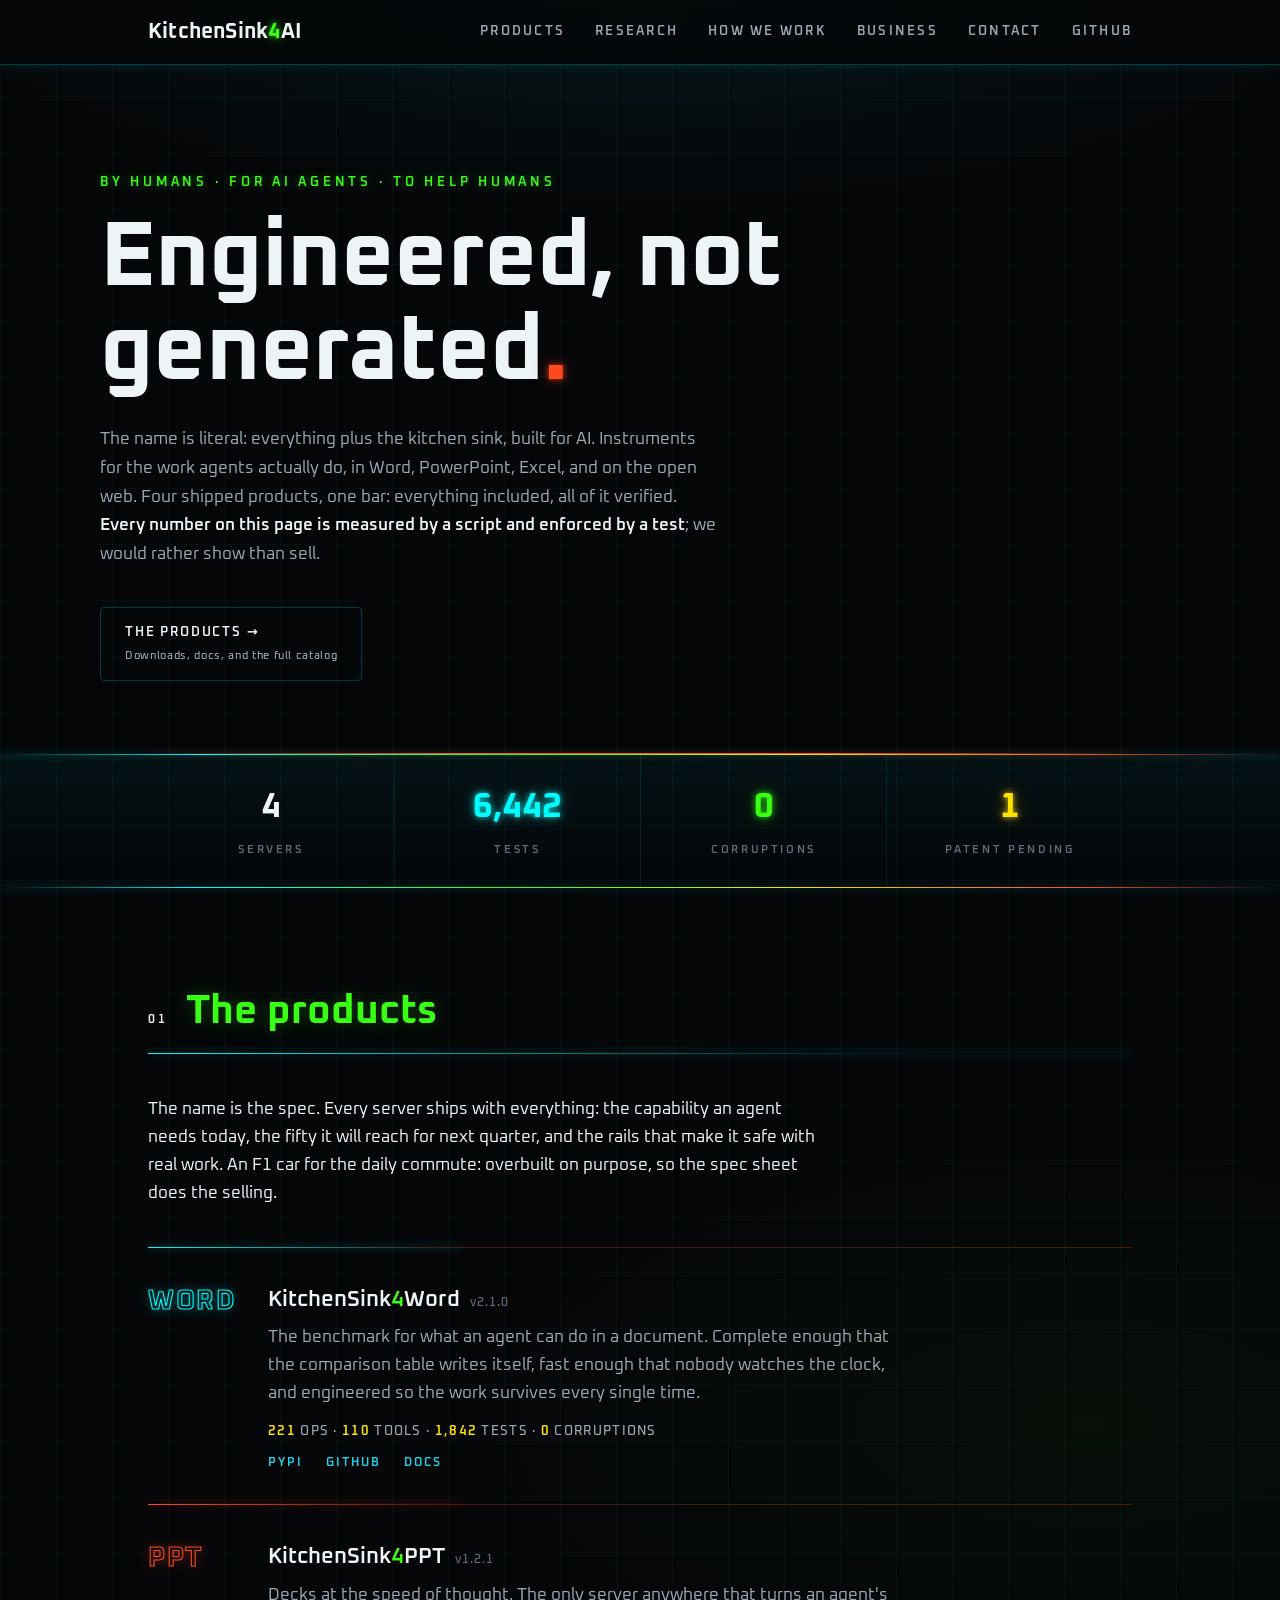
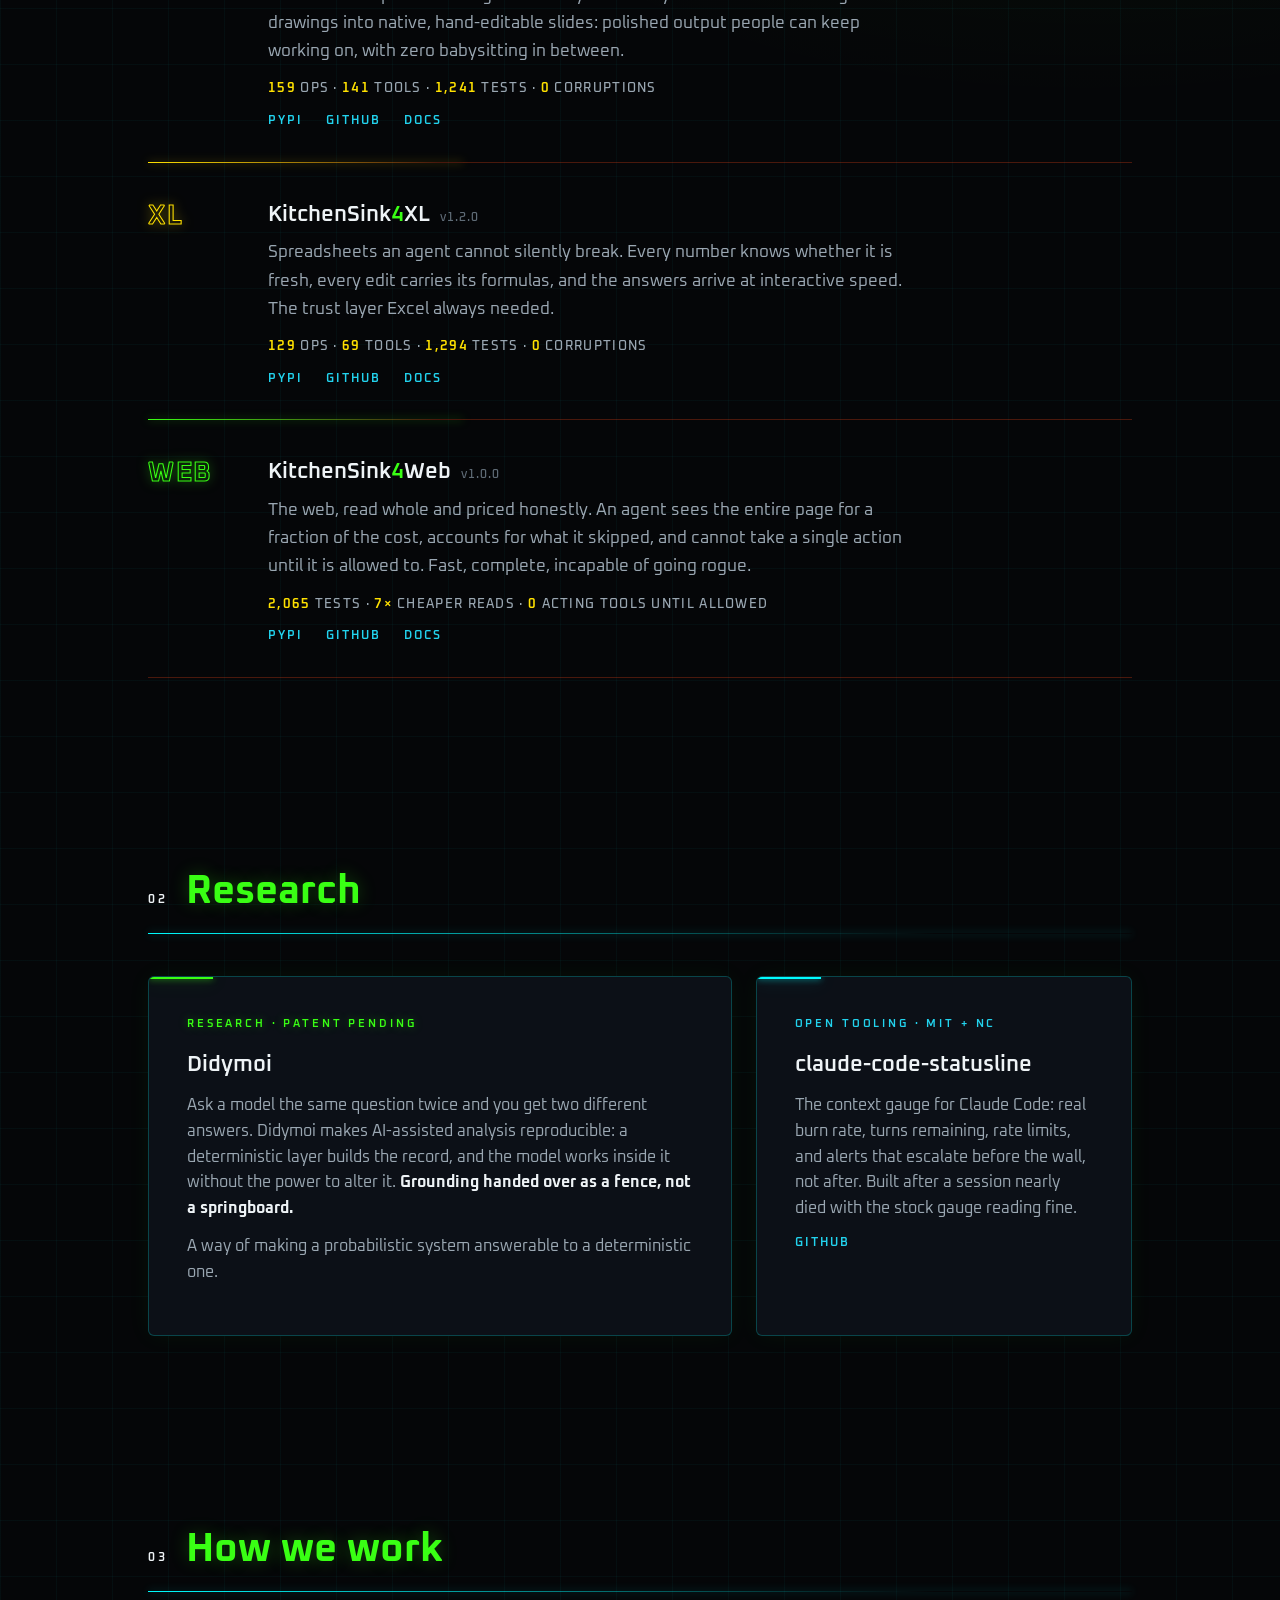
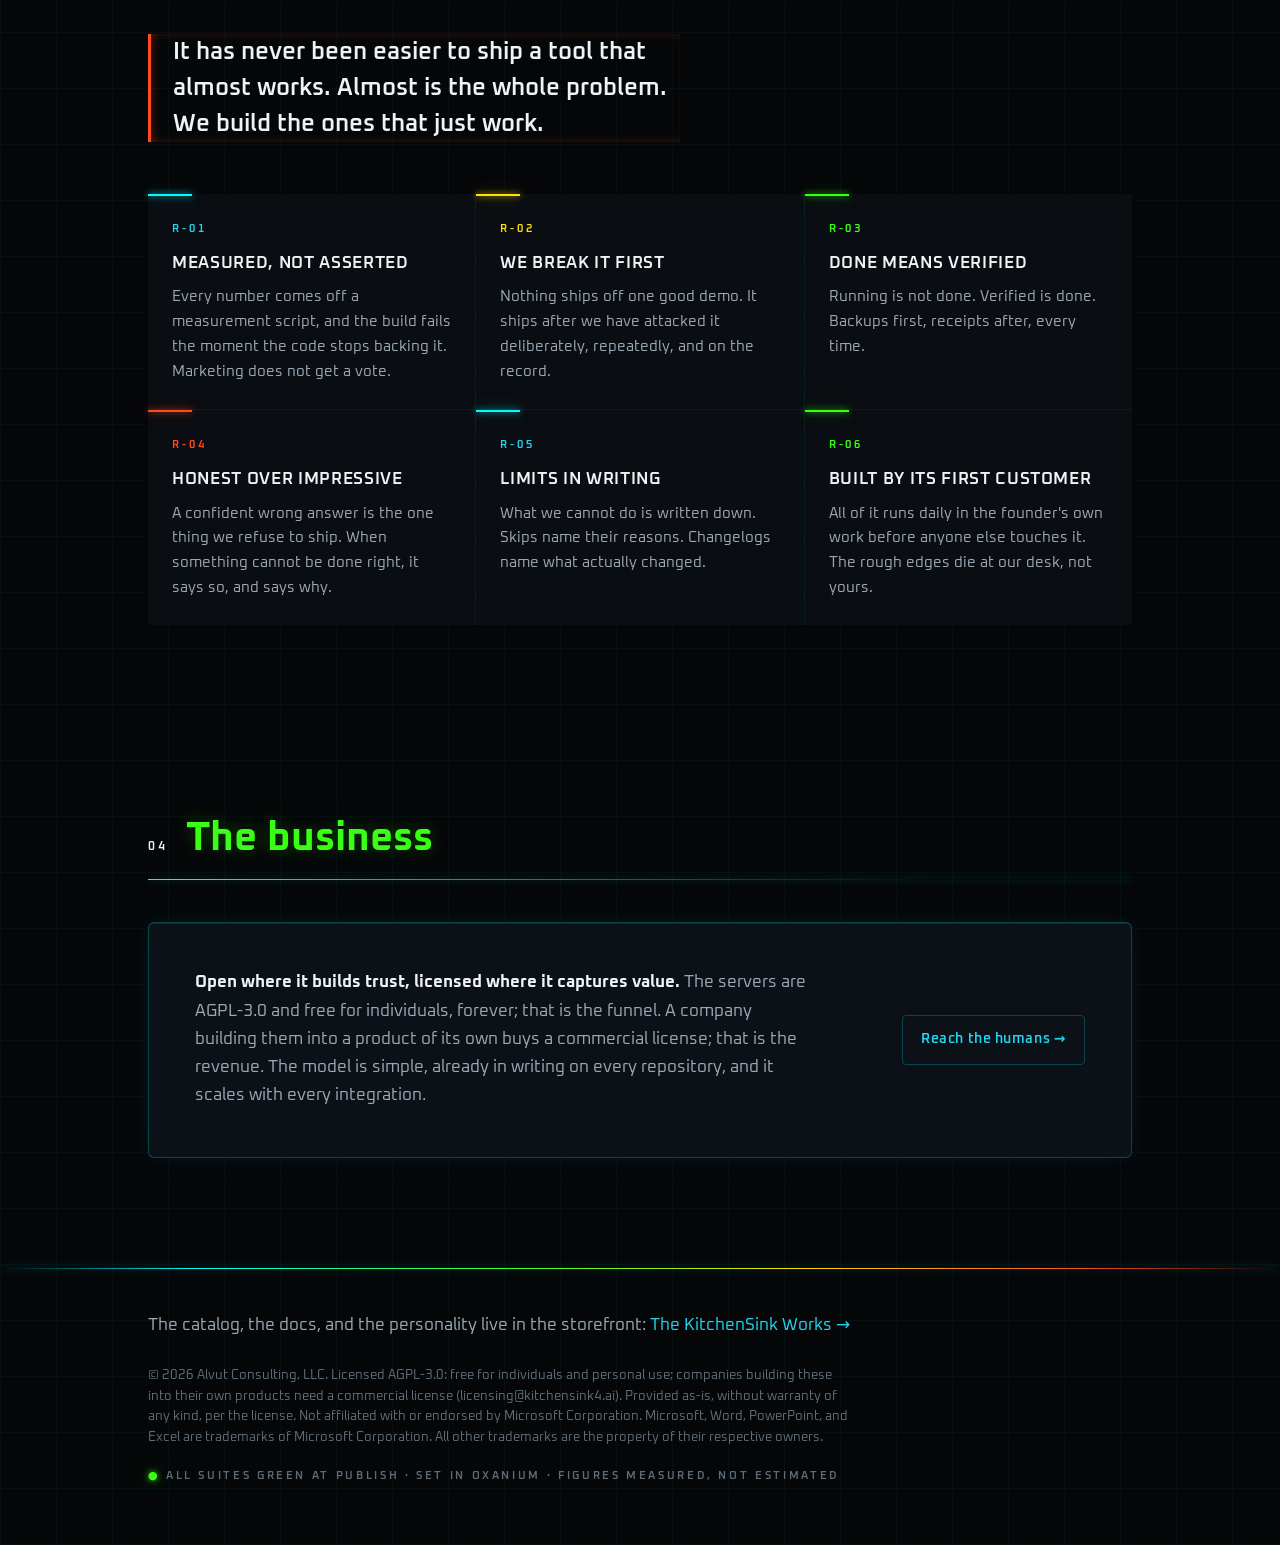
==== index.html @ 35c00a7f "Fix the phone-width masthead on the landing and contact pages The Contact nav link made the landing " ====
<!DOCTYPE html>
<html lang="en">
<head>
<meta charset="utf-8">
<meta name="viewport" content="width=device-width, initial-scale=1">
<title>KitchenSink4AI · Everything plus the kitchen sink, built for AI</title>
<meta name="description" content="KitchenSink4AI: everything plus the kitchen sink, built for AI. MCP servers for Word, PowerPoint, Excel, and the open web, patent-pending research in reproducible AI, and open tooling.">
<link rel="canonical" href="https://kitchensink4.ai/">
<meta property="og:type" content="website">
<meta property="og:url" content="https://kitchensink4.ai/">
<meta property="og:title" content="KitchenSink4AI · Engineered, not generated.">
<meta property="og:description" content="MCP servers for Word, PowerPoint, Excel, and the open web, patent-pending research in reproducible AI, and open tooling. Every figure measured by a script and enforced by a test.">
<meta name="twitter:card" content="summary">
<link rel="icon" href="data:image/svg+xml,%3Csvg xmlns='http://www.w3.org/2000/svg' viewBox='0 0 64 64'%3E%3Crect width='64' height='64' rx='12' fill='%230b0f14'/%3E%3Ctext x='32' y='44' font-family='Arial,sans-serif' font-size='30' font-weight='800' text-anchor='middle' fill='%2339FF14'%3EK4%3C/text%3E%3C/svg%3E">
<style>
/* ============ KitchenSink4 · the dark register, lasers on ============
   D21: NEON governs the mark and dark developer surfaces. This is the
   dark developer surface. Laser cyan and acid green carry the light;
   ember appears where something refuses. One face: Oxanium carries the entire page. */

@font-face { font-family:'Oxanium'; src:url('/fonts/oxanium-var.woff2') format('woff2');
  font-weight:200 800; font-display:swap; }

:root{
  --ground:#050608;
  --panel:#0a0d12;
  --panel-2:#0c1017;
  --hairline:rgba(0,252,254,.10);
  --hairline-2:rgba(0,252,254,.22);
  --ink:#eef3f6;
  --ink-soft:#9aa7b2;
  --ink-dim:#5f6b76;
  --cyan:#22D3EE;          /* readable accent: links, small text */
  --laser:#00FCFE;         /* hot cyan: lines and light only */
  --green:#39FF14;
  --ember:#FF4A1C;
  --volt:#FFE100;
  --glow-c:0 0 6px rgba(0,252,254,.8), 0 0 18px rgba(0,252,254,.35);
  --glow-g:0 0 6px rgba(57,255,20,.8), 0 0 18px rgba(57,255,20,.35);
  --glow-e:0 0 6px rgba(255,74,28,.8), 0 0 18px rgba(255,74,28,.35);
  --glow-v:0 0 6px rgba(255,225,0,.8), 0 0 18px rgba(255,225,0,.35);
  --ox:'Oxanium','Segoe UI',system-ui,sans-serif;
}
*{margin:0;padding:0;box-sizing:border-box}
html{scroll-behavior:smooth}
body{
  background:
    radial-gradient(1200px 500px at 50% -140px, rgba(0,252,254,.10), transparent 70%),
    radial-gradient(900px 400px at 85% 30%, rgba(57,255,20,.035), transparent 70%),
    repeating-linear-gradient(0deg, rgba(0,252,254,.035) 0 1px, transparent 1px 56px),
    repeating-linear-gradient(90deg, rgba(0,252,254,.035) 0 1px, transparent 1px 56px),
    var(--ground);
  color:var(--ink);
  font-family:var(--ox);
  font-weight:400;
  font-size:17px; line-height:1.66;
  -webkit-font-smoothing:antialiased;
}
::selection{background:rgba(57,255,20,.3)}
a{color:var(--cyan); text-decoration:none}
a:hover{color:var(--laser); text-decoration:underline; text-underline-offset:4px}
a:focus-visible{outline:2px solid var(--laser); outline-offset:3px; border-radius:2px}
.wrap{max-width:1080px; margin:0 auto; padding:0 clamp(20px,4vw,48px)}
.kicker{
  font-weight:600; font-size:12.5px;
  letter-spacing:.3em; text-transform:uppercase; color:var(--green);
  text-shadow:0 0 10px rgba(57,255,20,.4);
}

/* the brand face: display, labels, and numbers stay Oxanium */
.kicker, .wordmark, nav.top a, .hero h1, .btn-shop,
.stat .n, .stat .l, .sec-head h2, .sec-head .no,
.aisle-letter, .product h3, .figures, .p-links a,
.receipt .rn, .receipt h4, .r-tag, .r-card h3,
.colophon{ font-family:var(--ox); }

/* laser rules */
.laser-h{
  height:1px; border:none;
  background:linear-gradient(90deg, transparent, var(--laser) 15%, var(--green) 40%, var(--volt) 62%, var(--ember) 85%, transparent);
  box-shadow:0 0 8px rgba(0,252,254,.55), 0 0 22px rgba(0,252,254,.2);
}

/* ---------- masthead ---------- */
header.mast{
  border-bottom:1px solid var(--hairline-2);
  box-shadow:0 1px 12px rgba(0,252,254,.12);
  background:rgba(5,6,8,.85); backdrop-filter:blur(8px);
  position:sticky; top:0; z-index:10;
}
.mast-in{display:flex; align-items:center; justify-content:space-between; height:64px}
.wordmark{
  font-weight:700; font-size:21px; letter-spacing:.01em;
  color:var(--ink); text-decoration:none !important;
}
.wordmark .four{color:var(--green); text-shadow:var(--glow-g)}
nav.top{display:flex; gap:clamp(14px,2.5vw,30px)}
nav.top a{
  font-weight:600; font-size:12.5px; letter-spacing:.18em;
  text-transform:uppercase; color:var(--ink-soft);
}
nav.top a:hover{color:var(--laser); text-decoration:none; text-shadow:var(--glow-c)}
/* the secondary links drop before the bar runs out of room: at 640 the six
   items wrap into the wordmark, so they leave at 860 instead */
@media (max-width:860px){ nav.top a.hide-sm{display:none} }
/* six nav items minus the three that hide still outruns a phone masthead, so
   the bar scales down rather than pushing the page sideways */
@media (max-width:560px){
  .wordmark{font-size:18px}
  nav.top{gap:clamp(10px,3vw,14px)}
  nav.top a{font-size:11px; letter-spacing:.1em}
}
@media (max-width:380px){
  .wrap{padding:0 14px}
  nav.top{gap:8px}
  nav.top a{font-size:10.5px; letter-spacing:.05em}
}

/* ---------- hero ---------- */
.hero{padding:clamp(72px,12vh,140px) 0 clamp(50px,8vh,92px); position:relative}
.hero h1{
  font-weight:700;
  font-size:clamp(44px,7.6vw,92px); line-height:1.02; letter-spacing:-.01em;
  margin:18px 0 26px; max-width:14ch;
}
.hero h1 .dot{color:var(--ember); text-shadow:var(--glow-e)}
.hero .sub{max-width:62ch; color:var(--ink-soft); font-weight:400; font-size:clamp(16px,1.35vw,19px)}
.hero .sub b{color:var(--ink); font-weight:600}
.cta-row{display:flex; flex-wrap:wrap; gap:16px; align-items:center; margin-top:38px}
.btn-shop{
  font-weight:600; font-size:13px; letter-spacing:.14em; text-transform:uppercase;
  color:var(--ink); border:1px solid var(--hairline-2); border-radius:4px;
  padding:13px 20px; transition:border-color .18s, color .18s, box-shadow .18s;
}
.btn-shop:hover{border-color:var(--laser); color:var(--laser); text-decoration:none; box-shadow:var(--glow-c), inset 0 0 14px rgba(0,252,254,.1)}
.btn-cat{display:inline-flex; flex-direction:column; align-items:flex-start; gap:4px; text-align:left; padding:14px 24px}
.btn-cat .bs{font-family:var(--ox); font-weight:500; font-size:11px; letter-spacing:.06em; text-transform:none; color:var(--ink-soft)}
.btn-cat:hover .bs{color:var(--cyan)}

/* family strip */
.strip{position:relative; background:linear-gradient(180deg, rgba(0,252,254,.05), transparent)}
.strip:before,.strip:after{
  content:""; display:block; height:1px;
  background:linear-gradient(90deg, transparent, var(--laser) 15%, var(--green) 40%, var(--volt) 62%, var(--ember) 85%, transparent);
  box-shadow:0 0 8px rgba(0,252,254,.55);
}
.strip-in{display:grid; grid-template-columns:repeat(4,1fr)}
.stat{padding:24px 8px; text-align:center; border-left:1px solid var(--hairline)}
.stat:first-child{border-left:none}
.stat .n{
  font-weight:700; font-size:clamp(22px,3vw,34px);
  font-variant-numeric:tabular-nums; display:block; color:var(--ink);
}
.stat .l{font-weight:600; font-size:11px; letter-spacing:.24em; text-transform:uppercase; color:var(--ink-dim)}
.stat .hot{color:var(--laser); text-shadow:var(--glow-c)}
.stat .ok{color:var(--green); text-shadow:var(--glow-g)}
@media (max-width:640px){ .strip-in{grid-template-columns:repeat(2,1fr)} .stat:nth-child(3){border-left:none} }

/* ---------- sections ---------- */
section{padding:clamp(64px,10vh,110px) 0}
.sec-head{display:flex; align-items:baseline; gap:18px; margin-bottom:8px}
.sec-head h2{font-weight:700; font-size:clamp(26px,3.4vw,40px); color:var(--green); text-shadow:0 0 18px rgba(57,255,20,.28)}
.sec-head .no{
  font-weight:600; font-size:12px; letter-spacing:.26em; color:var(--ink);
}
.sec-rule{
  height:1px; border:none; margin:0 0 42px;
  background:linear-gradient(90deg, var(--laser), transparent 80%);
  box-shadow:0 0 8px rgba(0,252,254,.45);
}

/* products */
.product{
  display:grid; grid-template-columns:96px 1fr; gap:0 24px;
  border-top:1px solid rgba(255,74,28,.28);
  padding:34px 0 30px; position:relative;
  transition:background .18s;
}
.product:last-of-type{border-bottom:1px solid rgba(255,74,28,.28)}
.product{--sign:var(--laser); --signglow:rgba(0,252,254,.6)}
.product.p{--sign:var(--ember); --signglow:rgba(255,74,28,.6)}
.product.x{--sign:var(--volt); --signglow:rgba(255,225,0,.6)}
.product.g{--sign:var(--green); --signglow:rgba(57,255,20,.6)}
.product:before{
  content:""; position:absolute; left:0; top:-1px; height:1px; width:32%;
  background:linear-gradient(90deg, var(--sign), transparent 92%);
  box-shadow:0 0 8px var(--signglow);
}
.aisle-letter{
  font-weight:700; font-size:27px; line-height:1; letter-spacing:.06em;
  padding-top:6px;
  color:transparent; -webkit-text-stroke:1.1px var(--sign);
  filter:drop-shadow(0 0 6px var(--signglow));
  user-select:none;
}
.product h3{font-weight:600; font-size:22px; margin-bottom:6px}
.product h3 .four{color:var(--green)}
.product h3 .ver{
  font-weight:500; font-size:12px;
  color:var(--ink-dim); margin-left:10px; letter-spacing:.08em;
}
.product p{color:var(--ink-soft); max-width:64ch; margin-bottom:12px}
.figures{
  font-weight:500; font-size:13px; letter-spacing:.1em;
  color:var(--ink-dim); font-variant-numeric:tabular-nums;
  margin-bottom:12px; text-transform:uppercase;
}
.figures b{color:var(--volt); font-weight:600}
.product .stretch, .r-card .stretch{position:absolute; inset:0; z-index:1}
.p-links{display:flex; gap:22px; position:relative; z-index:2}
.p-links a{font-weight:600; font-size:12px; letter-spacing:.18em; text-transform:uppercase}
@media (max-width:640px){
  .product{grid-template-columns:1fr}
  .aisle-letter{font-size:22px; margin-bottom:8px; padding-top:0}
}

/* research */
.research-grid{display:grid; grid-template-columns:1.55fr 1fr; gap:24px}
.r-card{
  border:1px solid var(--hairline-2); border-radius:6px; background:var(--panel-2);
  padding:clamp(24px,3vw,38px); position:relative; overflow:hidden;
  box-shadow:0 0 24px rgba(57,255,20,.05);
}
.r-card:before{
  content:""; position:absolute; top:0; left:0; height:2px; width:64px;
  background:var(--green); box-shadow:var(--glow-g);
}
.r-card.tool:before{background:var(--laser); box-shadow:var(--glow-c)}
.r-tag{
  font-weight:600; font-size:11px; letter-spacing:.26em; text-transform:uppercase;
  color:var(--green); text-shadow:0 0 10px rgba(57,255,20,.35);
  display:block; margin-bottom:14px;
}
.r-card.tool .r-tag{color:var(--cyan); text-shadow:none}
.r-card h3{font-weight:600; font-size:22px; margin-bottom:10px}
.r-card p{color:var(--ink-soft); font-size:15.5px; margin-bottom:12px}
.r-card p b{color:var(--ink)}
.r-card .figures{margin-bottom:0}
@media (max-width:860px){ .research-grid{grid-template-columns:1fr} }

/* engineering */
.manifesto{
  font-size:clamp(19px,2vw,24px); line-height:1.5;
  max-width:38ch; color:var(--ink); font-weight:600;
  border-left:3px solid var(--ember);
  box-shadow:inset 3px 0 14px -6px rgba(255,74,28,.55);
  padding-left:22px;
  margin-bottom:52px;
}
.receipts{display:grid; grid-template-columns:repeat(auto-fit,minmax(300px,1fr)); gap:1px; background:var(--hairline)}
.receipt{background:var(--panel); padding:26px 24px 24px; position:relative}
.receipt:before{
  content:""; position:absolute; top:0; left:0; right:auto; height:2px; width:44px;
  background:var(--laser); box-shadow:var(--glow-c);
}
.receipt.refusal:before{background:var(--ember); box-shadow:var(--glow-e)}
.receipt.maker:before{background:var(--green); box-shadow:var(--glow-g)}
.receipt.volt:before{background:var(--volt); box-shadow:var(--glow-v)}
.receipt.volt .rn{color:var(--volt)}
.receipt.gg:before{background:var(--green); box-shadow:var(--glow-g)}
.receipt.gg .rn{color:var(--green)}
.receipt .rn{
  font-weight:600; font-size:11px; letter-spacing:.26em; color:var(--cyan);
  display:block; margin-bottom:12px;
}
.receipt.refusal .rn{color:var(--ember)}
.receipt.maker .rn{color:var(--green)}
.receipt h4{
  font-weight:600; font-size:16.5px; letter-spacing:.04em;
  text-transform:uppercase; margin-bottom:8px;
}
.receipt p{font-size:15px; font-weight:400; color:var(--ink-soft)}

/* licensing */
.license-band{
  border:1px solid var(--hairline-2); border-radius:6px;
  background:var(--panel-2); padding:clamp(28px,4vw,46px);
  display:grid; grid-template-columns:1fr auto; gap:24px; align-items:center;
  box-shadow:0 0 24px rgba(0,252,254,.07), inset 0 1px 0 rgba(0,252,254,.12);
}
.license-band p{color:var(--ink-soft); max-width:62ch}
.license-band p b{color:var(--ink)}
.license-mail{
  font-family:var(--ox); font-weight:600; font-size:14px; letter-spacing:.04em; white-space:nowrap;
  border:1px solid var(--hairline-2); border-radius:4px; padding:12px 18px;
}
.license-mail:hover{border-color:var(--volt); color:var(--volt); text-decoration:none; box-shadow:var(--glow-v)}
@media (max-width:760px){ .license-band{grid-template-columns:1fr} }

/* footer */
footer{padding:44px 0 60px; margin-top:20px; position:relative}
footer:before{
  content:""; display:block; position:absolute; top:0; left:0; right:0; height:1px;
  background:linear-gradient(90deg, transparent, var(--laser) 15%, var(--green) 40%, var(--volt) 62%, var(--ember) 85%, transparent);
  box-shadow:0 0 8px rgba(0,252,254,.45);
}
.foot-shop{color:var(--ink-soft); margin-bottom:26px}
.f-legal{font-size:12.5px; font-weight:400; color:var(--ink-dim); max-width:88ch; margin-bottom:18px}
.colophon{
  font-weight:600; font-size:11px; letter-spacing:.24em;
  text-transform:uppercase; color:var(--ink-dim);
}
.colophon .led{color:var(--green); text-shadow:var(--glow-g)}

/* reveal */
.rev{opacity:0; transform:translateY(14px); animation:rise .7s cubic-bezier(.2,.7,.2,1) forwards}
.d1{animation-delay:.05s}.d2{animation-delay:.15s}.d3{animation-delay:.25s}.d4{animation-delay:.38s}
@keyframes rise{to{opacity:1; transform:none}}
@media (prefers-reduced-motion: reduce){
  .rev{opacity:1; transform:none; animation:none}
  html{scroll-behavior:auto}
}
</style>
</head>
<body>

<header class="mast">
  <div class="wrap mast-in">
    <a class="wordmark" href="/">KitchenSink<span class="four">4</span>AI</a>
    <nav class="top" aria-label="Site">
      <a href="/products/">Products</a>
      <a href="#research" class="hide-sm">Research</a>
      <a href="#engineering" class="hide-sm">How we work</a>
      <a href="#licensing" class="hide-sm">Business</a>
      <a href="/contact/">Contact</a>
      <a href="https://github.com/KitchenSink4AI">GitHub</a>
    </nav>
  </div>
</header>

<main>
  <div class="wrap hero">
    <p class="kicker rev d1">By humans · For AI agents · To help humans</p>
    <h1 class="rev d2">Engineered, not generated<span class="dot">.</span></h1>
    <p class="sub rev d3">The name is literal: everything plus the kitchen sink,
    built for AI. Instruments for the work agents actually do, in Word, PowerPoint,
    Excel, and on the open web. Four shipped products, one bar: everything included,
    all of it verified. <b>Every number on this page is measured by a script and
    enforced by a test</b>; we would rather show than sell.</p>
    <div class="cta-row rev d4">
      <a class="btn-shop btn-cat" href="/products/"><span>The products →</span>
      <span class="bs">Downloads, docs, and the full catalog</span></a>
    </div>
  </div>

  <div class="wrap"><hr class="laser-h" style="background:linear-gradient(90deg, transparent, var(--ember) 30%, var(--ember) 70%, transparent); box-shadow:0 0 8px rgba(255,74,28,.5), 0 0 20px rgba(255,74,28,.2)"></div>

  <div class="strip" role="group" aria-label="Family figures">
    <div class="wrap strip-in">
      <div class="stat"><span class="n">4</span><span class="l">Servers</span></div>
      <div class="stat"><span class="n hot">6,442</span><span class="l">Tests</span></div>
      <div class="stat"><span class="n ok">0</span><span class="l">Corruptions</span></div>
      <div class="stat"><span class="n" style="color:var(--volt); text-shadow:var(--glow-v)">1</span><span class="l">Patent pending</span></div>
    </div>
  </div>

  <section id="products">
    <div class="wrap">
      <div class="sec-head"><span class="no">01</span><h2>The products</h2></div>
      <hr class="sec-rule">
      <p class="sub" style="max-width:68ch; margin-bottom:38px">The name is the spec.
      Every server ships with everything: the capability an agent needs today, the
      fifty it will reach for next quarter, and the rails that make it safe with real
      work. An F1 car for the daily commute: overbuilt on purpose, so the spec sheet
      does the selling.</p>

      <article class="product w"><a class="stretch" href="https://kitchensink4.ai/KitchenSink4Word/" aria-label="KitchenSink4Word"></a>
        <span class="aisle-letter" aria-hidden="true">WORD</span>
        <div>
          <h3>KitchenSink<span class="four">4</span>Word<span class="ver">v2.1.0</span></h3>
          <p>The benchmark for what an agent can do in a document. Complete enough
          that the comparison table writes itself, fast enough that nobody watches the
          clock, and engineered so the work survives every single time.</p>
          <p class="figures"><b>221</b> ops · <b>110</b> tools · <b>1,842</b> tests · <b>0</b> corruptions</p>
          <div class="p-links">
            <a href="https://pypi.org/project/kitchensink4word/">PyPI</a>
            <a href="https://github.com/KitchenSink4AI/KitchenSink4Word">GitHub</a>
            <a href="https://kitchensink4.ai/KitchenSink4Word/">Docs</a>
          </div>
        </div>
      </article>

      <article class="product p"><a class="stretch" href="https://kitchensink4.ai/KitchenSink4PPT/" aria-label="KitchenSink4PPT"></a>
        <span class="aisle-letter" aria-hidden="true">PPT</span>
        <div>
          <h3>KitchenSink<span class="four">4</span>PPT<span class="ver">v1.2.1</span></h3>
          <p>Decks at the speed of thought. The only server anywhere that turns an
          agent's drawings into native, hand-editable slides: polished output people
          can keep working on, with zero babysitting in between.</p>
          <p class="figures"><b>159</b> ops · <b>141</b> tools · <b>1,241</b> tests · <b>0</b> corruptions</p>
          <div class="p-links">
            <a href="https://pypi.org/project/kitchensink4ppt/">PyPI</a>
            <a href="https://github.com/KitchenSink4AI/KitchenSink4PPT">GitHub</a>
            <a href="https://kitchensink4.ai/KitchenSink4PPT/">Docs</a>
          </div>
        </div>
      </article>

      <article class="product x"><a class="stretch" href="https://kitchensink4.ai/KitchenSink4XL/" aria-label="KitchenSink4XL"></a>
        <span class="aisle-letter" aria-hidden="true">XL</span>
        <div>
          <h3>KitchenSink<span class="four">4</span>XL<span class="ver">v1.2.0</span></h3>
          <p>Spreadsheets an agent cannot silently break. Every number knows whether
          it is fresh, every edit carries its formulas, and the answers arrive at
          interactive speed. The trust layer Excel always needed.</p>
          <p class="figures"><b>129</b> ops · <b>69</b> tools · <b>1,294</b> tests · <b>0</b> corruptions</p>
          <div class="p-links">
            <a href="https://pypi.org/project/kitchensink4xl/">PyPI</a>
            <a href="https://github.com/KitchenSink4AI/KitchenSink4XL">GitHub</a>
            <a href="https://kitchensink4.ai/KitchenSink4XL/">Docs</a>
          </div>
        </div>
      </article>

      <article class="product g"><a class="stretch" href="https://kitchensink4.ai/KitchenSink4Web/" aria-label="KitchenSink4Web"></a>
        <span class="aisle-letter" aria-hidden="true">WEB</span>
        <div>
          <h3>KitchenSink<span class="four">4</span>Web<span class="ver">v1.0.0</span></h3>
          <p>The web, read whole and priced honestly. An agent sees the entire page
          for a fraction of the cost, accounts for what it skipped, and cannot take a
          single action until it is allowed to. Fast, complete, incapable of going
          rogue.</p>
          <p class="figures"><b>2,065</b> tests · <b>7×</b> cheaper reads · <b>0</b> acting tools until allowed</p>
          <div class="p-links">
            <a href="https://pypi.org/project/kitchensink4web/">PyPI</a>
            <a href="https://github.com/KitchenSink4AI/KitchenSink4Web">GitHub</a>
            <a href="https://kitchensink4.ai/KitchenSink4Web/">Docs</a>
          </div>
        </div>
      </article>
    </div>
  </section>

  <section id="research">
    <div class="wrap">
      <div class="sec-head"><span class="no">02</span><h2>Research</h2></div>
      <hr class="sec-rule">
      <div class="research-grid">
        <div class="r-card">
          <span class="r-tag">Research · Patent pending</span>
          <h3>Didymoi</h3>
          <p>Ask a model the same question twice and you get two different answers.
          Didymoi makes AI-assisted analysis reproducible: a deterministic layer builds
          the record, and the model works inside it without the power to alter it.
          <b>Grounding handed over as a fence, not a springboard.</b></p>
          <p>A way of making a probabilistic system answerable to a deterministic
          one.</p>
        </div>
        <div class="r-card tool"><a class="stretch" href="https://github.com/KitchenSink4AI/claude-code-statusline" aria-label="claude-code-statusline on GitHub"></a>
          <span class="r-tag">Open tooling · MIT + NC</span>
          <h3>claude-code-statusline</h3>
          <p>The context gauge for Claude Code: real burn rate, turns remaining, rate
          limits, and alerts that escalate before the wall, not after. Built after a
          session nearly died with the stock gauge reading fine.</p>
          <div class="p-links">
            <a href="https://github.com/KitchenSink4AI/claude-code-statusline">GitHub</a>
          </div>
        </div>
      </div>
    </div>
  </section>

  <section id="engineering">
    <div class="wrap">
      <div class="sec-head"><span class="no">03</span><h2>How we work</h2></div>
      <hr class="sec-rule">
      <p class="manifesto">It has never been easier to ship a tool that almost
      works. Almost is the whole problem. We build the ones that just work.</p>
      <div class="receipts">
        <div class="receipt">
          <span class="rn">R-01</span>
          <h4>Measured, not asserted</h4>
          <p>Every number comes off a measurement script, and the build fails the
          moment the code stops backing it. Marketing does not get a vote.</p>
        </div>
        <div class="receipt volt">
          <span class="rn">R-02</span>
          <h4>We break it first</h4>
          <p>Nothing ships off one good demo. It ships after we have attacked it
          deliberately, repeatedly, and on the record.</p>
        </div>
        <div class="receipt gg">
          <span class="rn">R-03</span>
          <h4>Done means verified</h4>
          <p>Running is not done. Verified is done. Backups first, receipts after,
          every time.</p>
        </div>
        <div class="receipt refusal">
          <span class="rn">R-04</span>
          <h4>Honest over impressive</h4>
          <p>A confident wrong answer is the one thing we refuse to ship. When
          something cannot be done right, it says so, and says why.</p>
        </div>
        <div class="receipt">
          <span class="rn">R-05</span>
          <h4>Limits in writing</h4>
          <p>What we cannot do is written down. Skips name their reasons. Changelogs
          name what actually changed.</p>
        </div>
        <div class="receipt maker">
          <span class="rn">R-06</span>
          <h4>Built by its first customer</h4>
          <p>All of it runs daily in the founder's own work before anyone else
          touches it. The rough edges die at our desk, not yours.</p>
        </div>
      </div>
    </div>
  </section>

  <section id="licensing">
    <div class="wrap">
      <div class="sec-head"><span class="no">04</span><h2>The business</h2></div>
      <hr class="sec-rule">
      <div class="license-band">
        <p><b>Open where it builds trust, licensed where it captures value.</b> The
        servers are AGPL-3.0 and free for individuals, forever; that is the funnel. A
        company building them into a product of its own buys a commercial license;
        that is the revenue. The model is simple, already in writing on every
        repository, and it scales with every integration.</p>
        <a class="license-mail" href="/contact/">Reach the humans &rarr;</a>
      </div>
    </div>
  </section>
</main>

<footer>
  <div class="wrap">
    <p class="foot-shop">The catalog, the docs, and the personality live in the
    storefront: <a href="/products/">The KitchenSink Works →</a></p>
    <p class="f-legal">© 2026 Alvut Consulting, LLC. Licensed AGPL-3.0: free for
    individuals and personal use; companies building these into their own products need
    a commercial license (licensing@kitchensink4.ai). Provided as-is, without warranty
    of any kind, per the license. Not affiliated with or endorsed by Microsoft
    Corporation. Microsoft, Word, PowerPoint, and Excel are trademarks of Microsoft
    Corporation. All other trademarks are the property of their respective owners.</p>
    <p class="colophon"><span class="led">●</span> ALL SUITES GREEN AT PUBLISH · SET IN OXANIUM · FIGURES MEASURED, NOT ESTIMATED</p>
  </div>
</footer>

</body>
</html>
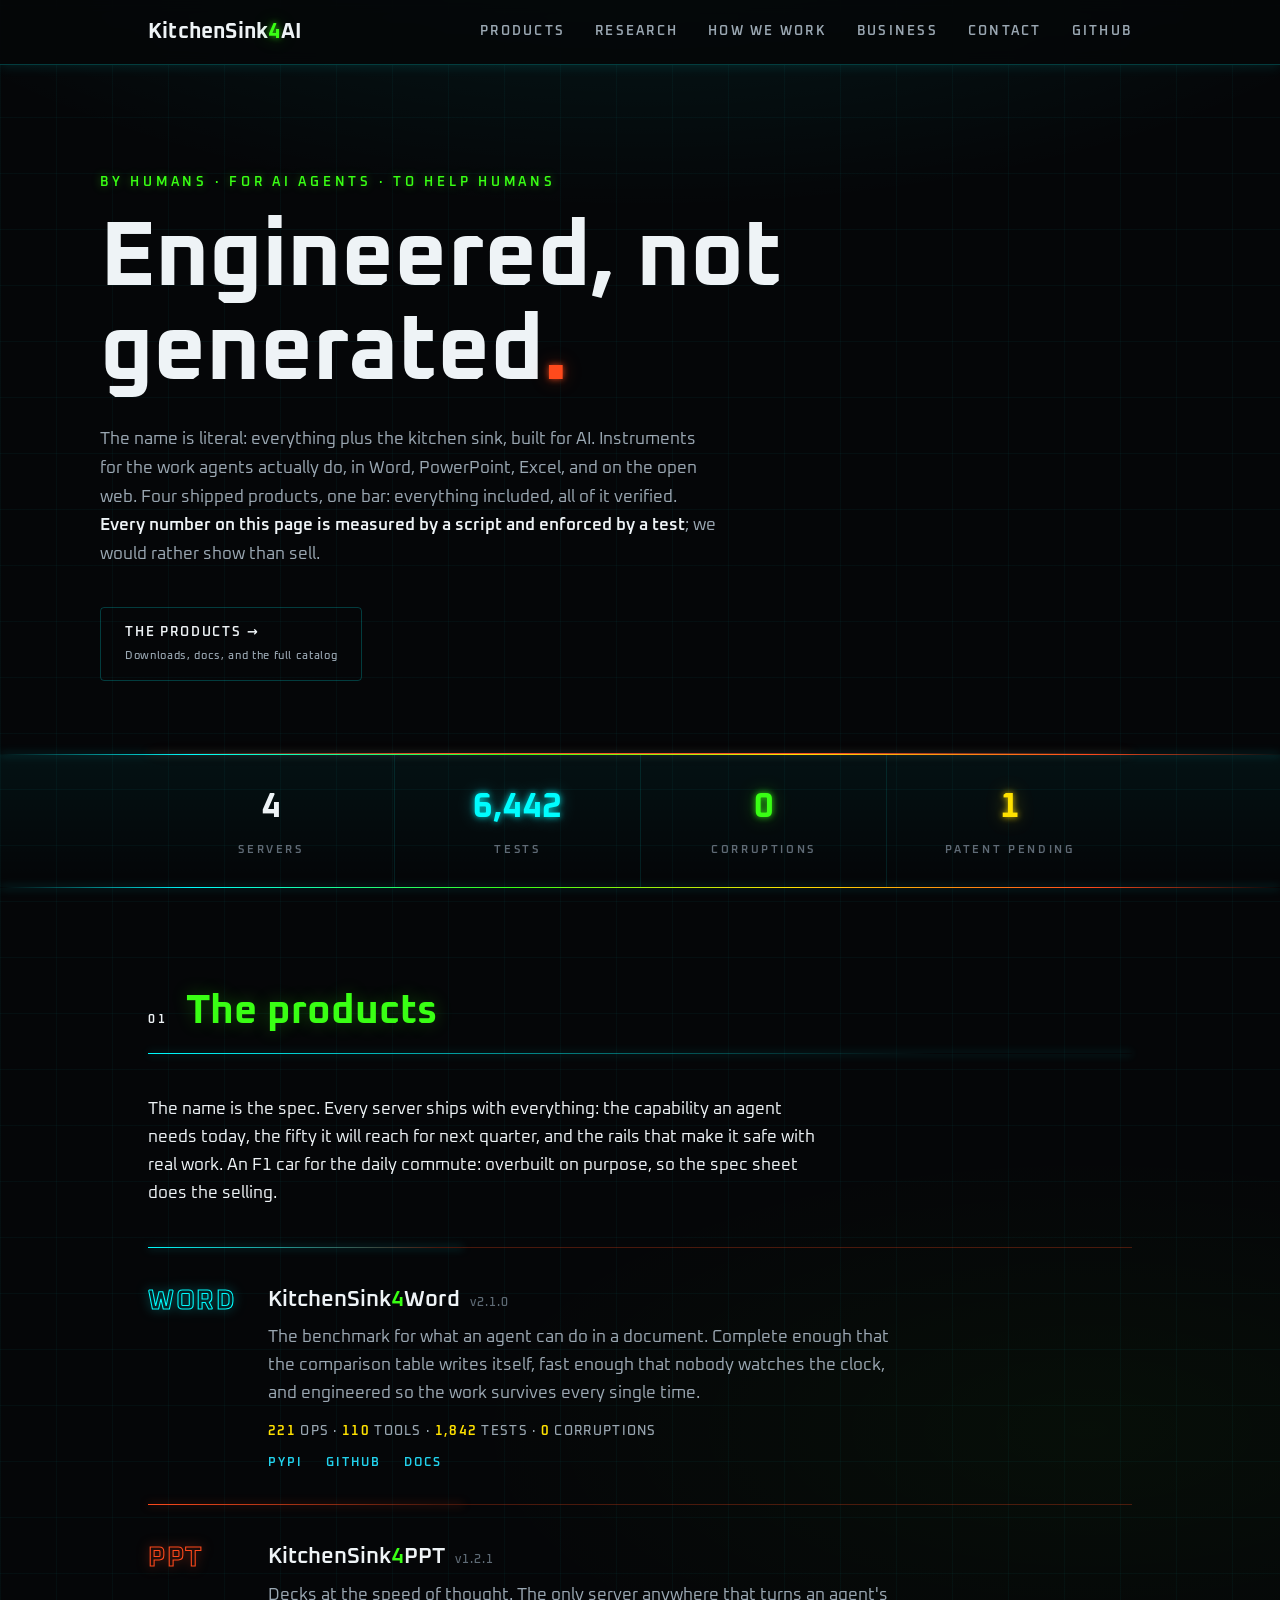
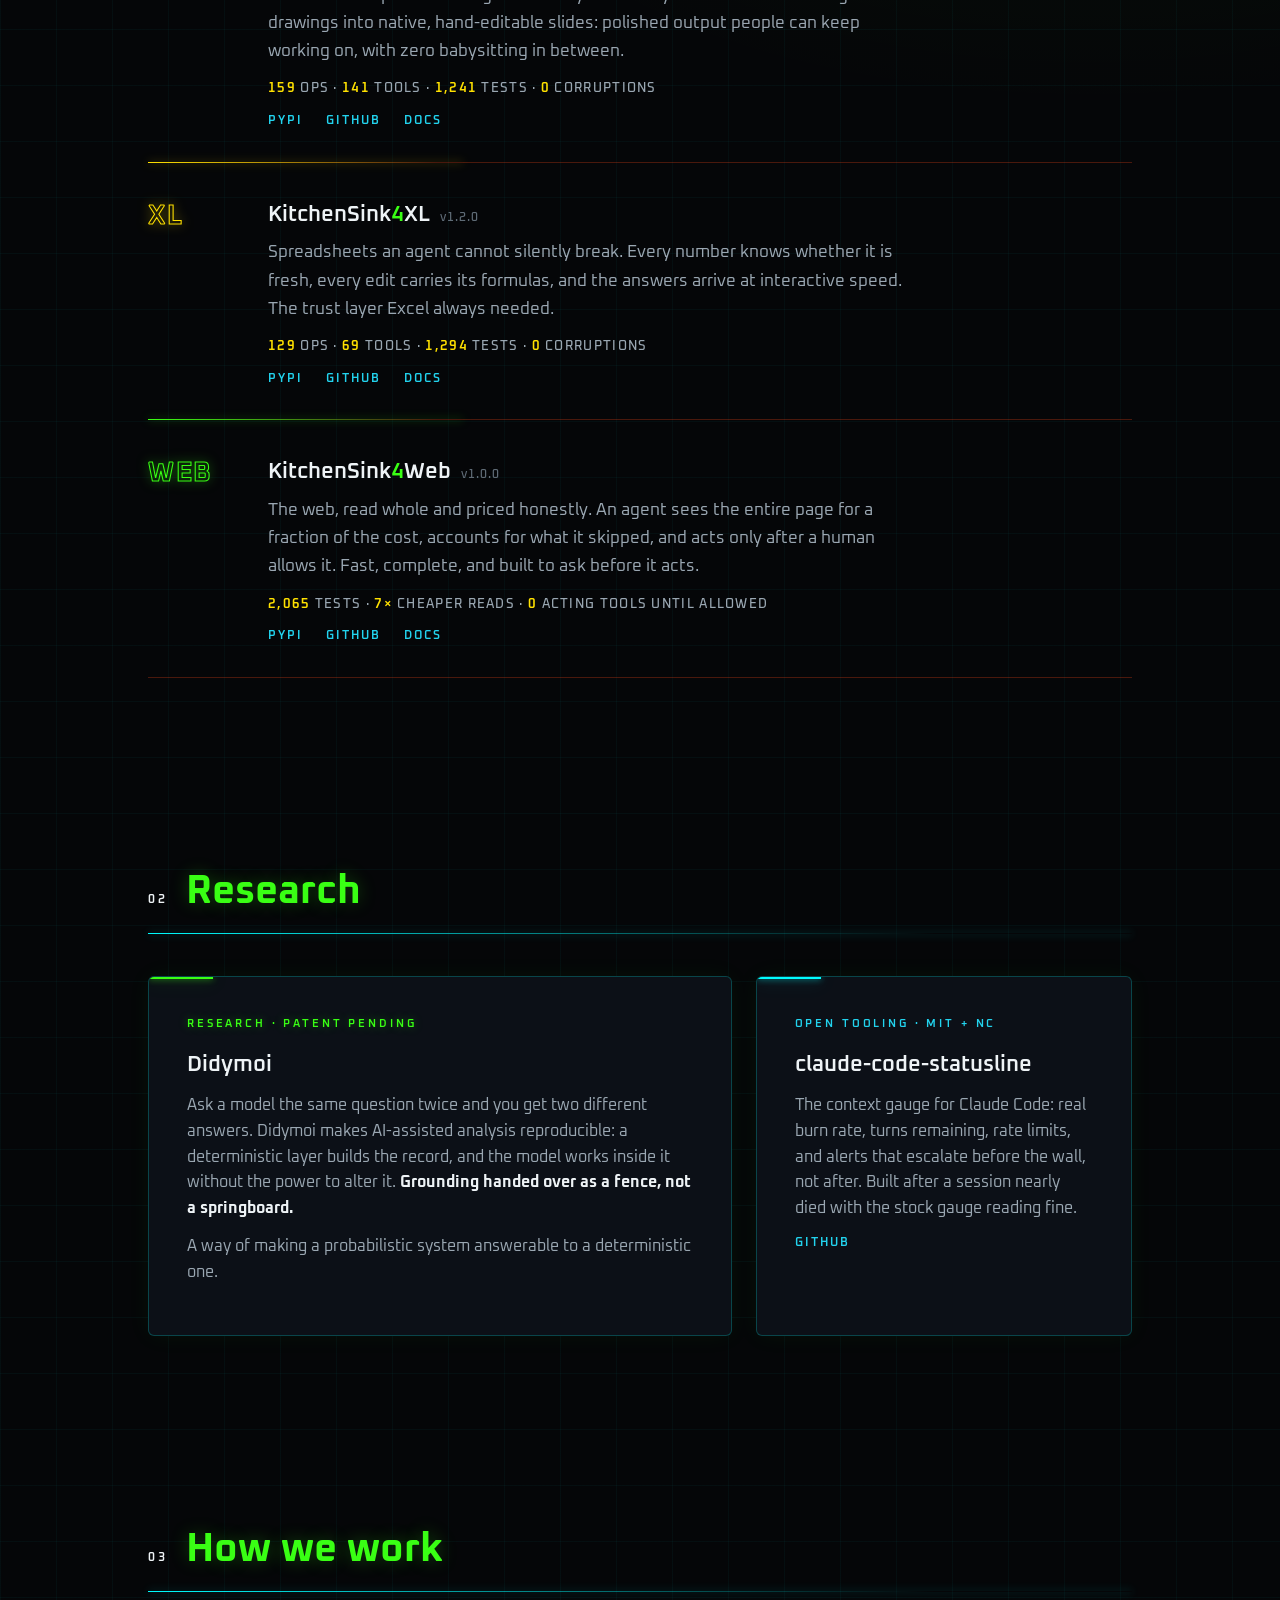
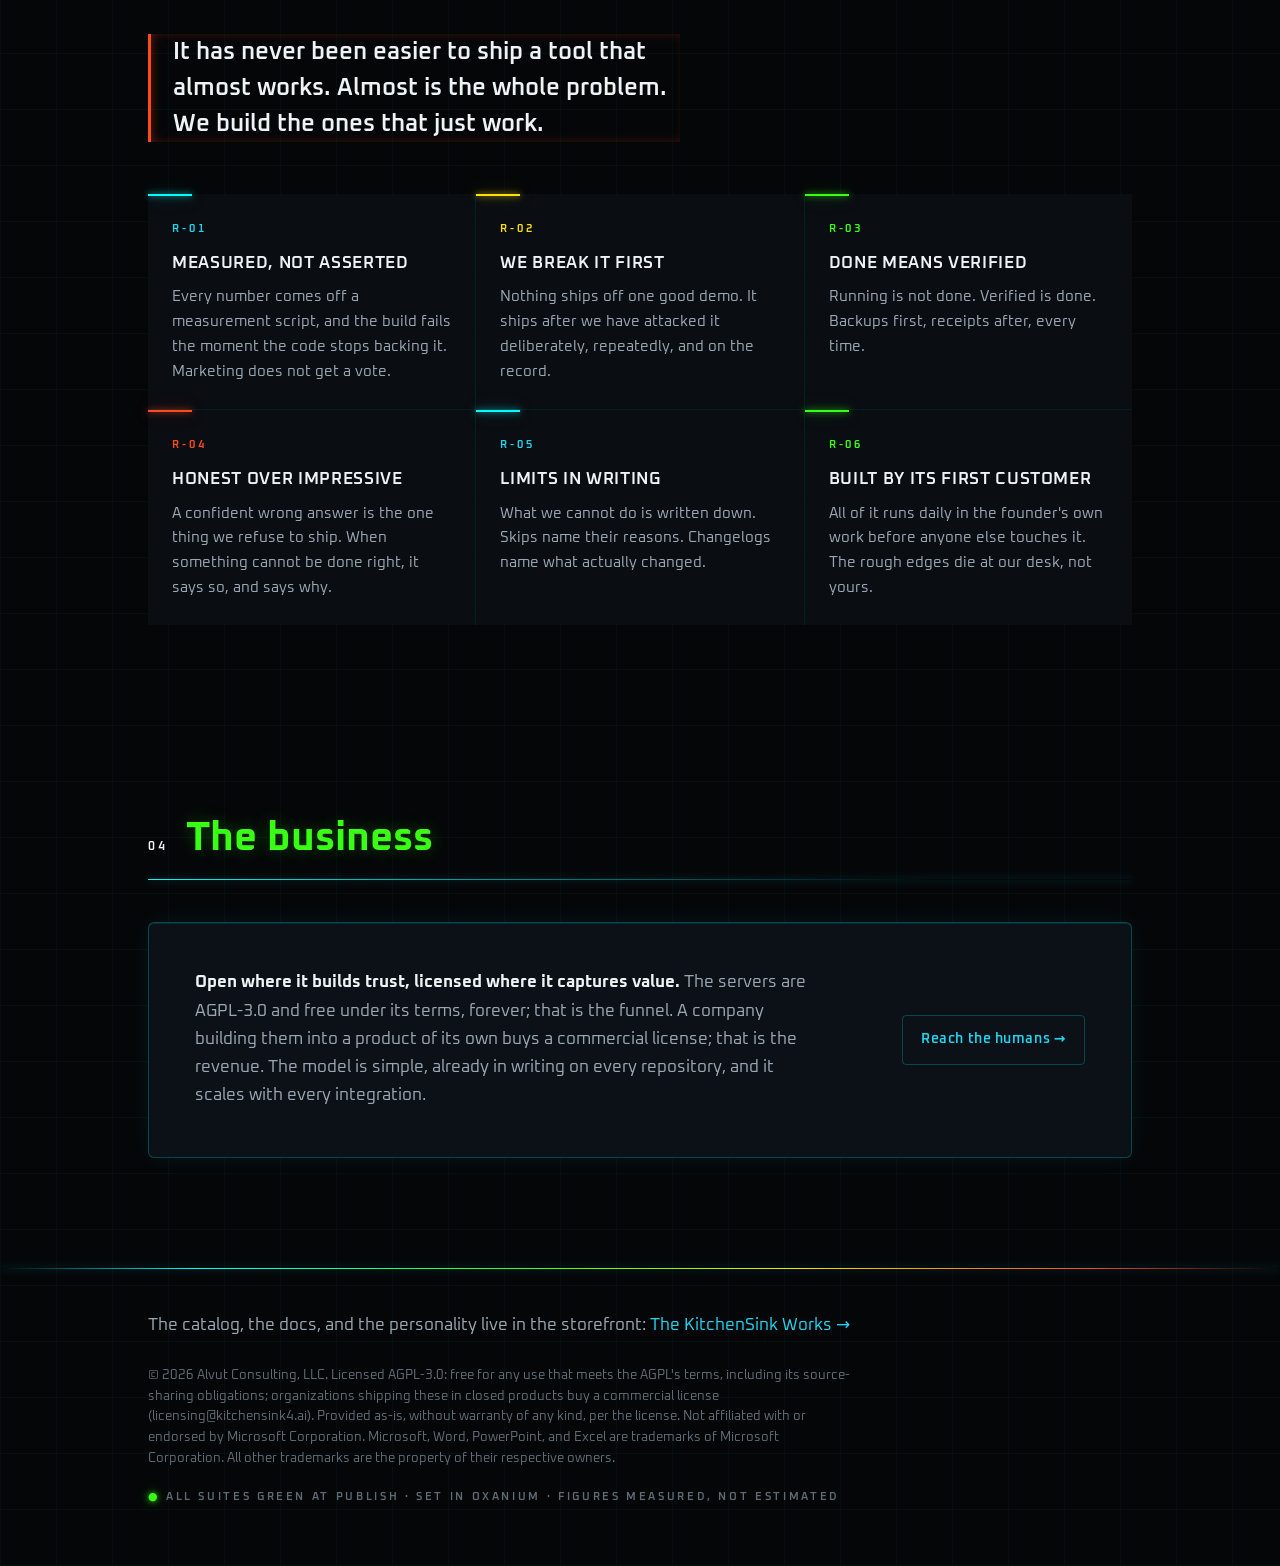
==== commit 675eca09: "Legal pass: honest license line, rescoped privacy claim, self-hosted fonts The footer licensing sent" ====
--- a/index.html
+++ b/index.html
@@ -417,9 +417,9 @@
         <div>
           <h3>KitchenSink<span class="four">4</span>Web<span class="ver">v1.0.0</span></h3>
           <p>The web, read whole and priced honestly. An agent sees the entire page
-          for a fraction of the cost, accounts for what it skipped, and cannot take a
-          single action until it is allowed to. Fast, complete, incapable of going
-          rogue.</p>
+          for a fraction of the cost, accounts for what it skipped, and acts only
+          after a human allows it. Fast, complete, and built to ask before it
+          acts.</p>
           <p class="figures"><b>2,065</b> tests · <b>7×</b> cheaper reads · <b>0</b> acting tools until allowed</p>
           <div class="p-links">
             <a href="https://pypi.org/project/kitchensink4web/">PyPI</a>
@@ -436,7 +436,7 @@
       <div class="sec-head"><span class="no">02</span><h2>Research</h2></div>
       <hr class="sec-rule">
       <div class="research-grid">
-        <div class="r-card">
+        <div class="r-card"><a class="stretch" href="/didymoi/" aria-label="Didymoi"></a>
           <span class="r-tag">Research · Patent pending</span>
           <h3>Didymoi</h3>
           <p>Ask a model the same question twice and you get two different answers.
@@ -513,7 +513,7 @@
       <hr class="sec-rule">
       <div class="license-band">
         <p><b>Open where it builds trust, licensed where it captures value.</b> The
-        servers are AGPL-3.0 and free for individuals, forever; that is the funnel. A
+        servers are AGPL-3.0 and free under its terms, forever; that is the funnel. A
         company building them into a product of its own buys a commercial license;
         that is the revenue. The model is simple, already in writing on every
         repository, and it scales with every integration.</p>
@@ -528,8 +528,9 @@
     <p class="foot-shop">The catalog, the docs, and the personality live in the
     storefront: <a href="/products/">The KitchenSink Works →</a></p>
     <p class="f-legal">© 2026 Alvut Consulting, LLC. Licensed AGPL-3.0: free for
-    individuals and personal use; companies building these into their own products need
-    a commercial license (licensing@kitchensink4.ai). Provided as-is, without warranty
+    any use that meets the AGPL's terms, including its source-sharing obligations;
+    organizations shipping these in closed products buy a commercial license
+    (licensing@kitchensink4.ai). Provided as-is, without warranty
     of any kind, per the license. Not affiliated with or endorsed by Microsoft
     Corporation. Microsoft, Word, PowerPoint, and Excel are trademarks of Microsoft
     Corporation. All other trademarks are the property of their respective owners.</p>
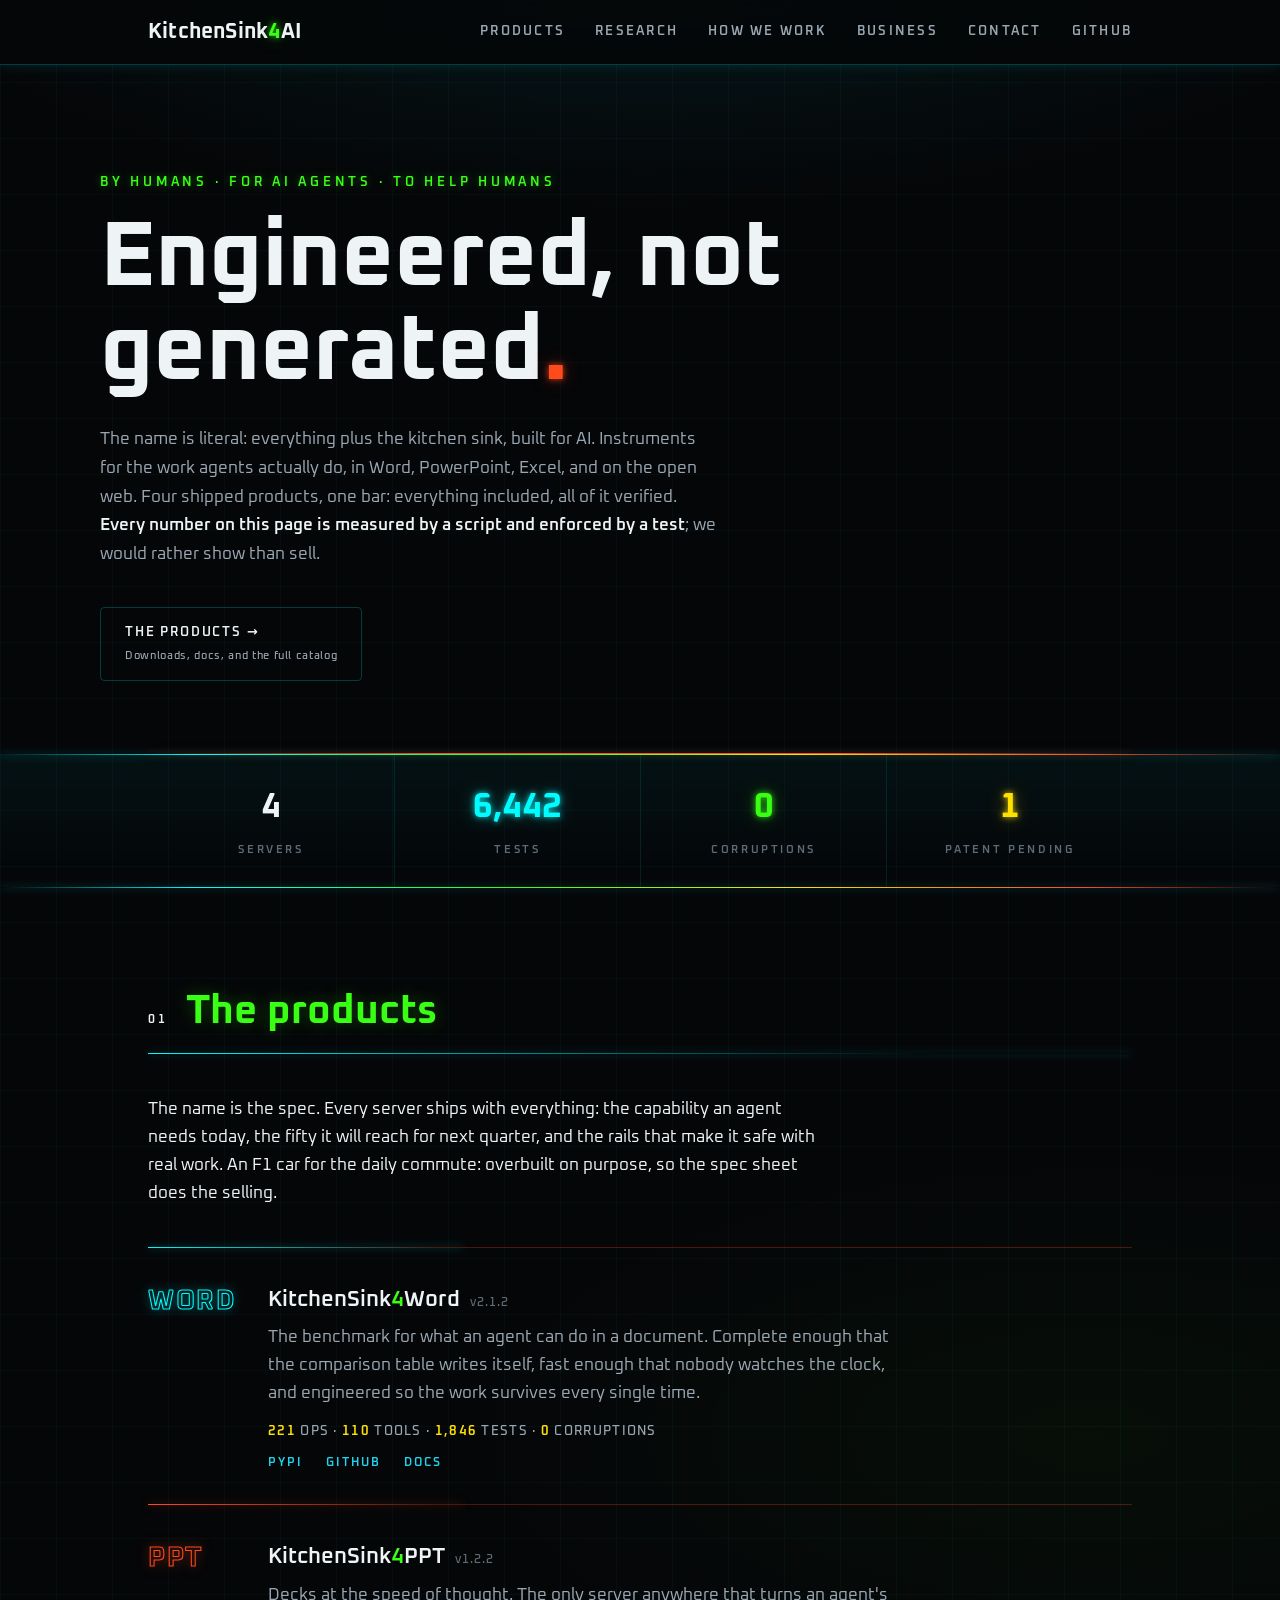
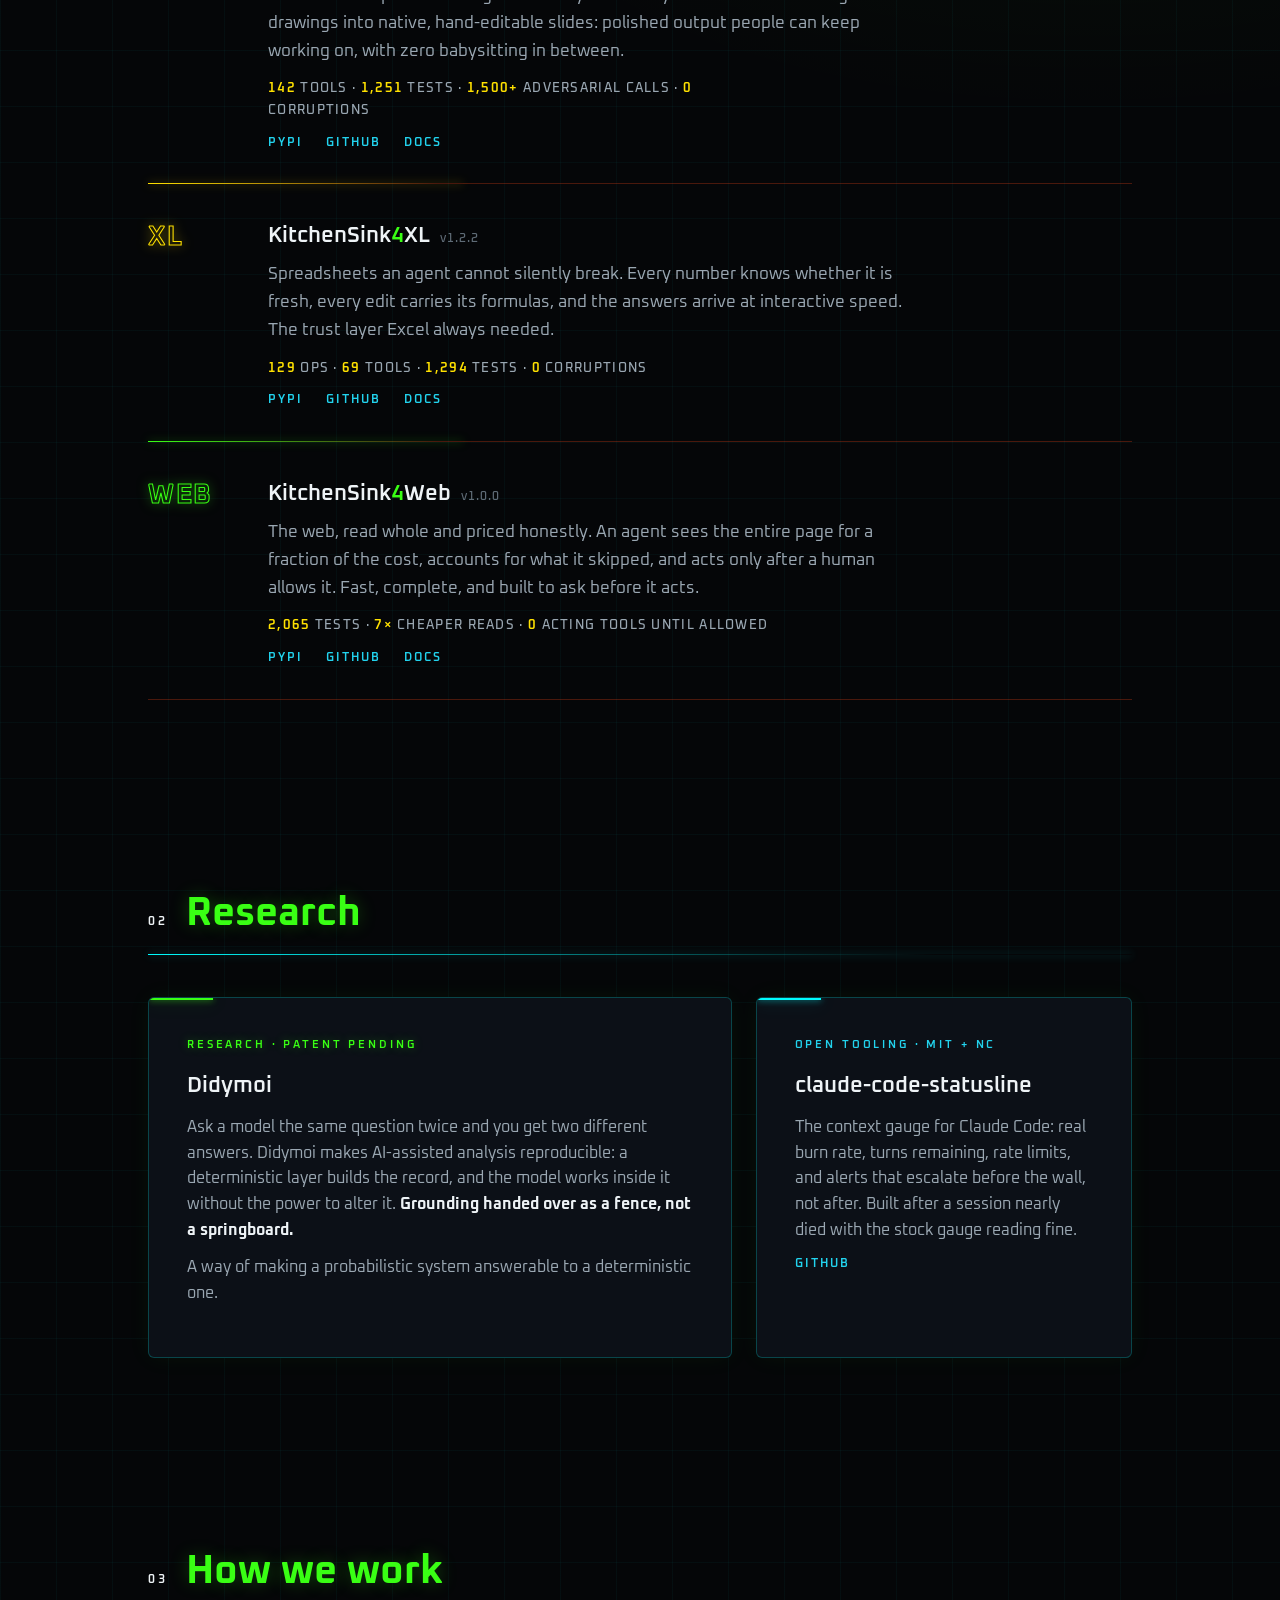
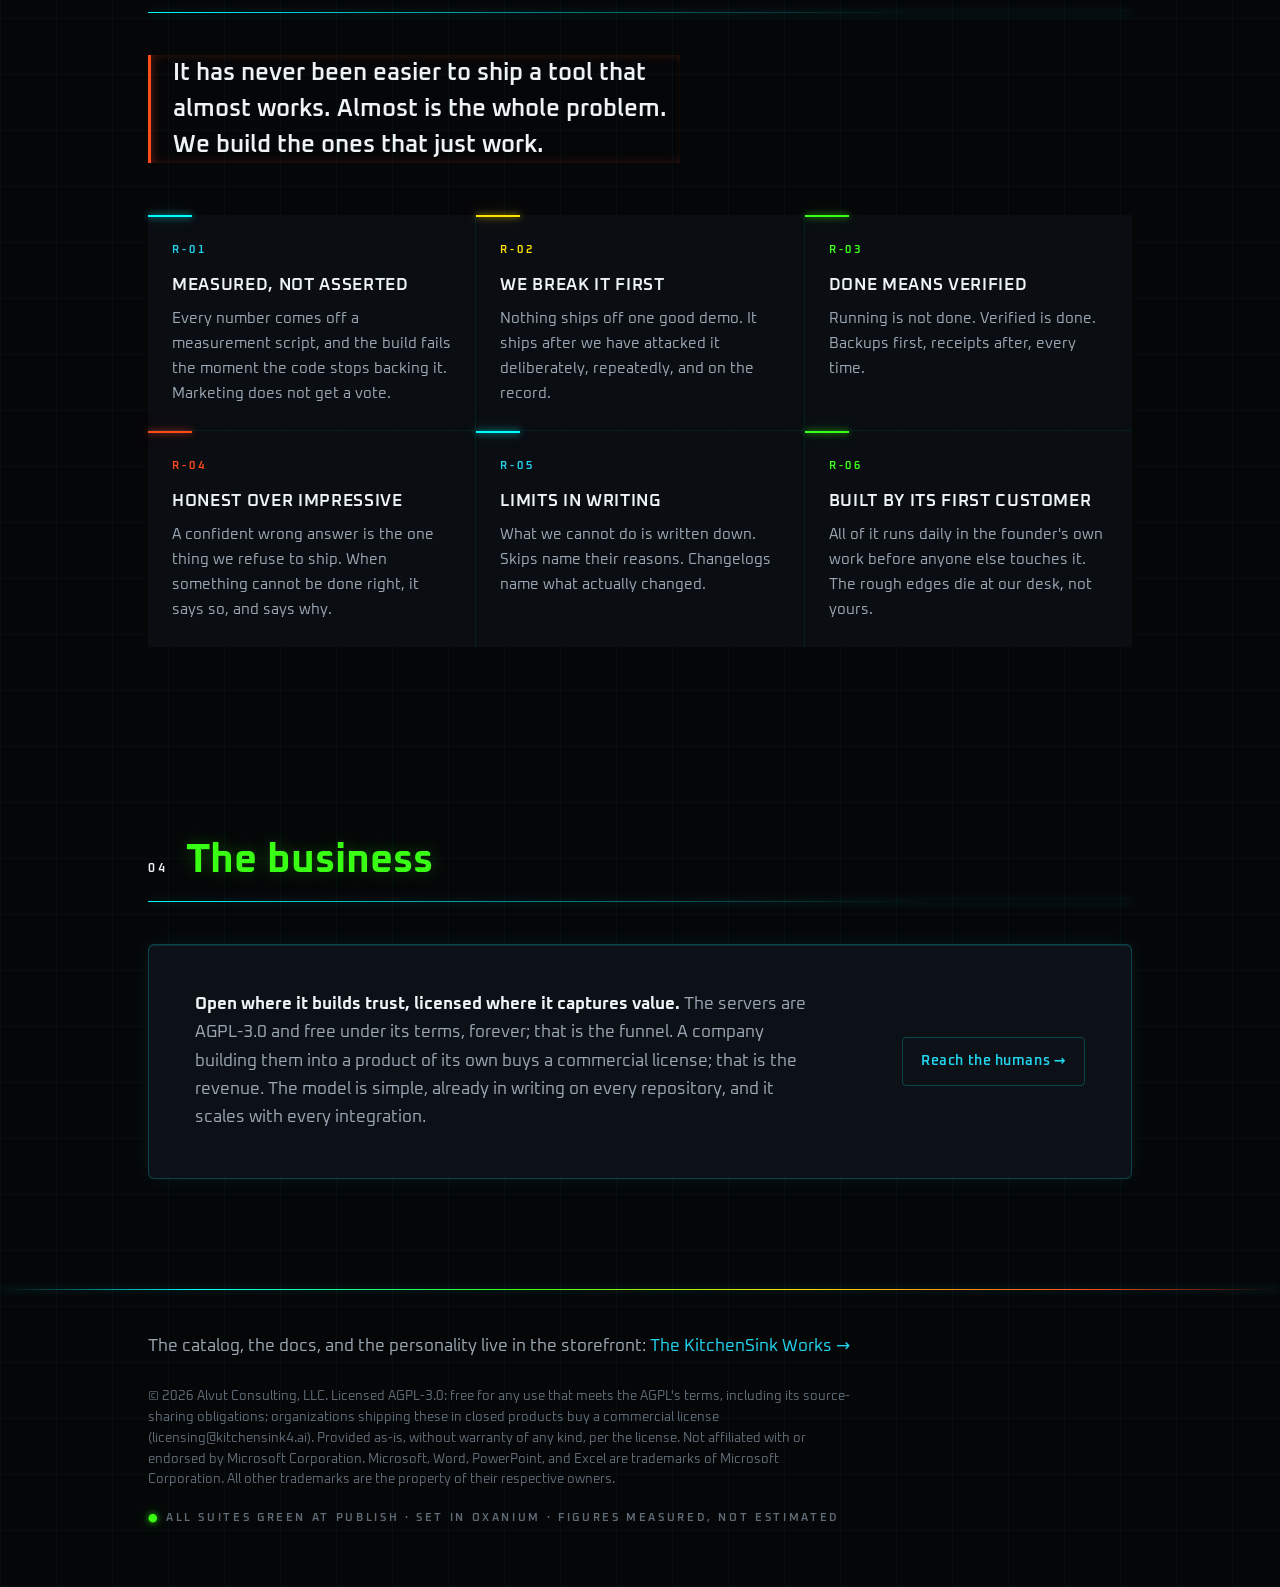
==== commit 37bcd122: "Restamp the shipped versions and PPT figures; Word test count to 1,846 Today's releases: word 2.1.2," ====
--- a/index.html
+++ b/index.html
@@ -367,11 +367,11 @@
       <article class="product w"><a class="stretch" href="https://kitchensink4.ai/KitchenSink4Word/" aria-label="KitchenSink4Word"></a>
         <span class="aisle-letter" aria-hidden="true">WORD</span>
         <div>
-          <h3>KitchenSink<span class="four">4</span>Word<span class="ver">v2.1.0</span></h3>
+          <h3>KitchenSink<span class="four">4</span>Word<span class="ver">v2.1.2</span></h3>
           <p>The benchmark for what an agent can do in a document. Complete enough
           that the comparison table writes itself, fast enough that nobody watches the
           clock, and engineered so the work survives every single time.</p>
-          <p class="figures"><b>221</b> ops · <b>110</b> tools · <b>1,842</b> tests · <b>0</b> corruptions</p>
+          <p class="figures"><b>221</b> ops · <b>110</b> tools · <b>1,846</b> tests · <b>0</b> corruptions</p>
           <div class="p-links">
             <a href="https://pypi.org/project/kitchensink4word/">PyPI</a>
             <a href="https://github.com/KitchenSink4AI/KitchenSink4Word">GitHub</a>
@@ -383,11 +383,11 @@
       <article class="product p"><a class="stretch" href="https://kitchensink4.ai/KitchenSink4PPT/" aria-label="KitchenSink4PPT"></a>
         <span class="aisle-letter" aria-hidden="true">PPT</span>
         <div>
-          <h3>KitchenSink<span class="four">4</span>PPT<span class="ver">v1.2.1</span></h3>
+          <h3>KitchenSink<span class="four">4</span>PPT<span class="ver">v1.2.2</span></h3>
           <p>Decks at the speed of thought. The only server anywhere that turns an
           agent's drawings into native, hand-editable slides: polished output people
           can keep working on, with zero babysitting in between.</p>
-          <p class="figures"><b>159</b> ops · <b>141</b> tools · <b>1,241</b> tests · <b>0</b> corruptions</p>
+          <p class="figures"><b>142</b> tools · <b>1,251</b> tests · <b>1,500+</b> adversarial calls · <b>0</b> corruptions</p>
           <div class="p-links">
             <a href="https://pypi.org/project/kitchensink4ppt/">PyPI</a>
             <a href="https://github.com/KitchenSink4AI/KitchenSink4PPT">GitHub</a>
@@ -399,7 +399,7 @@
       <article class="product x"><a class="stretch" href="https://kitchensink4.ai/KitchenSink4XL/" aria-label="KitchenSink4XL"></a>
         <span class="aisle-letter" aria-hidden="true">XL</span>
         <div>
-          <h3>KitchenSink<span class="four">4</span>XL<span class="ver">v1.2.0</span></h3>
+          <h3>KitchenSink<span class="four">4</span>XL<span class="ver">v1.2.2</span></h3>
           <p>Spreadsheets an agent cannot silently break. Every number knows whether
           it is fresh, every edit carries its formulas, and the answers arrive at
           interactive speed. The trust layer Excel always needed.</p>
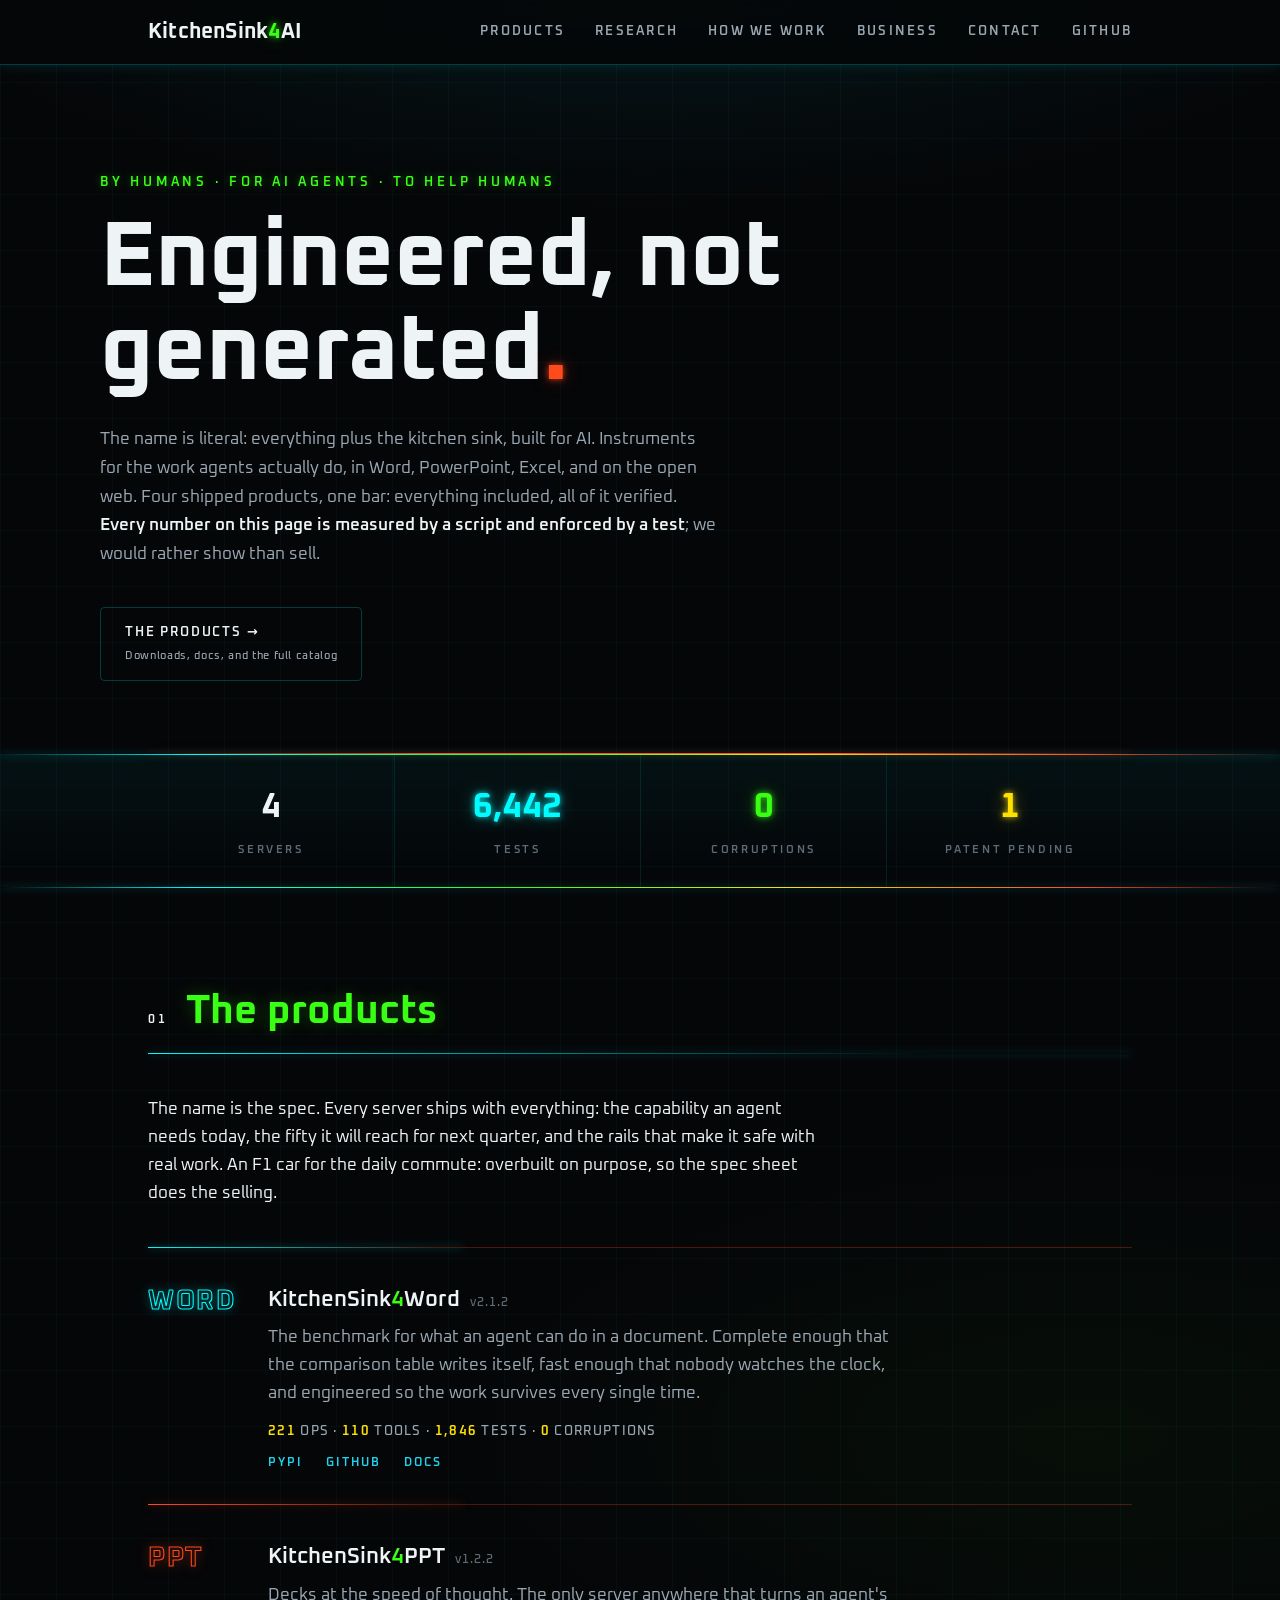
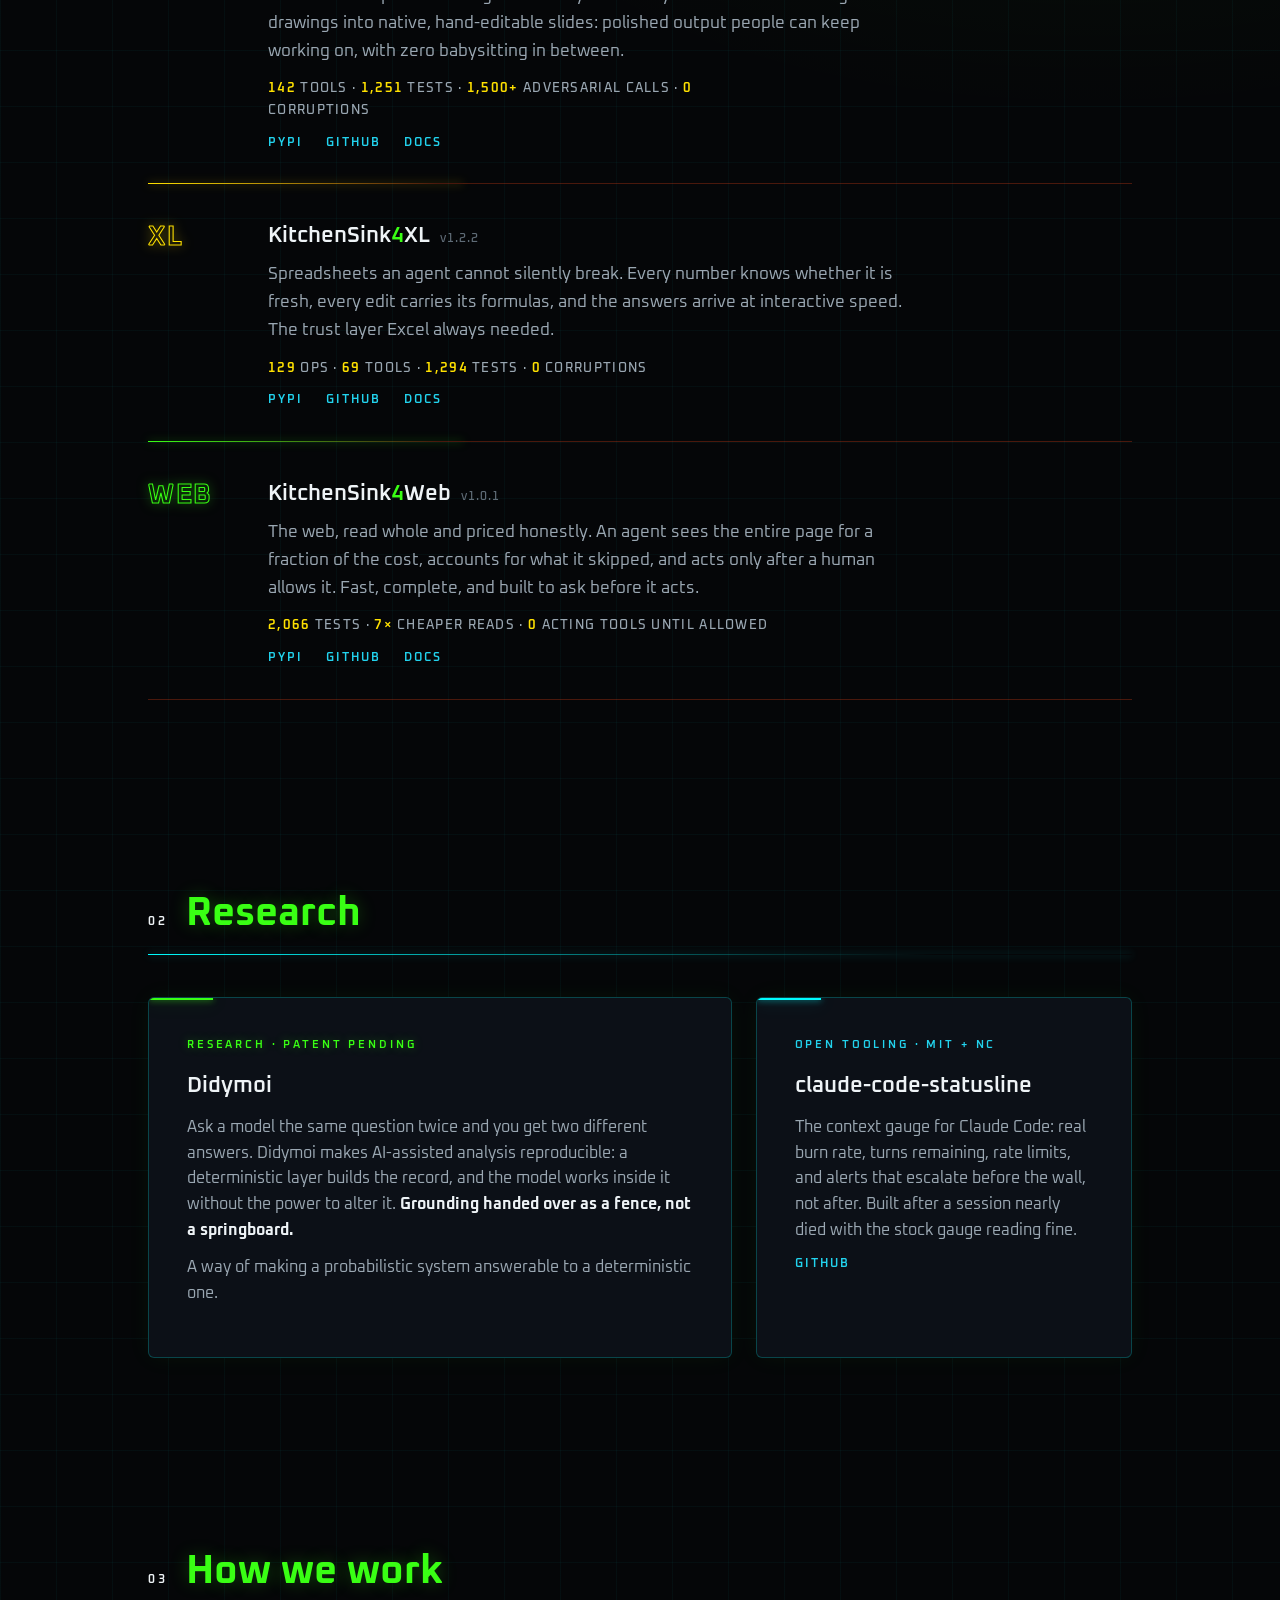
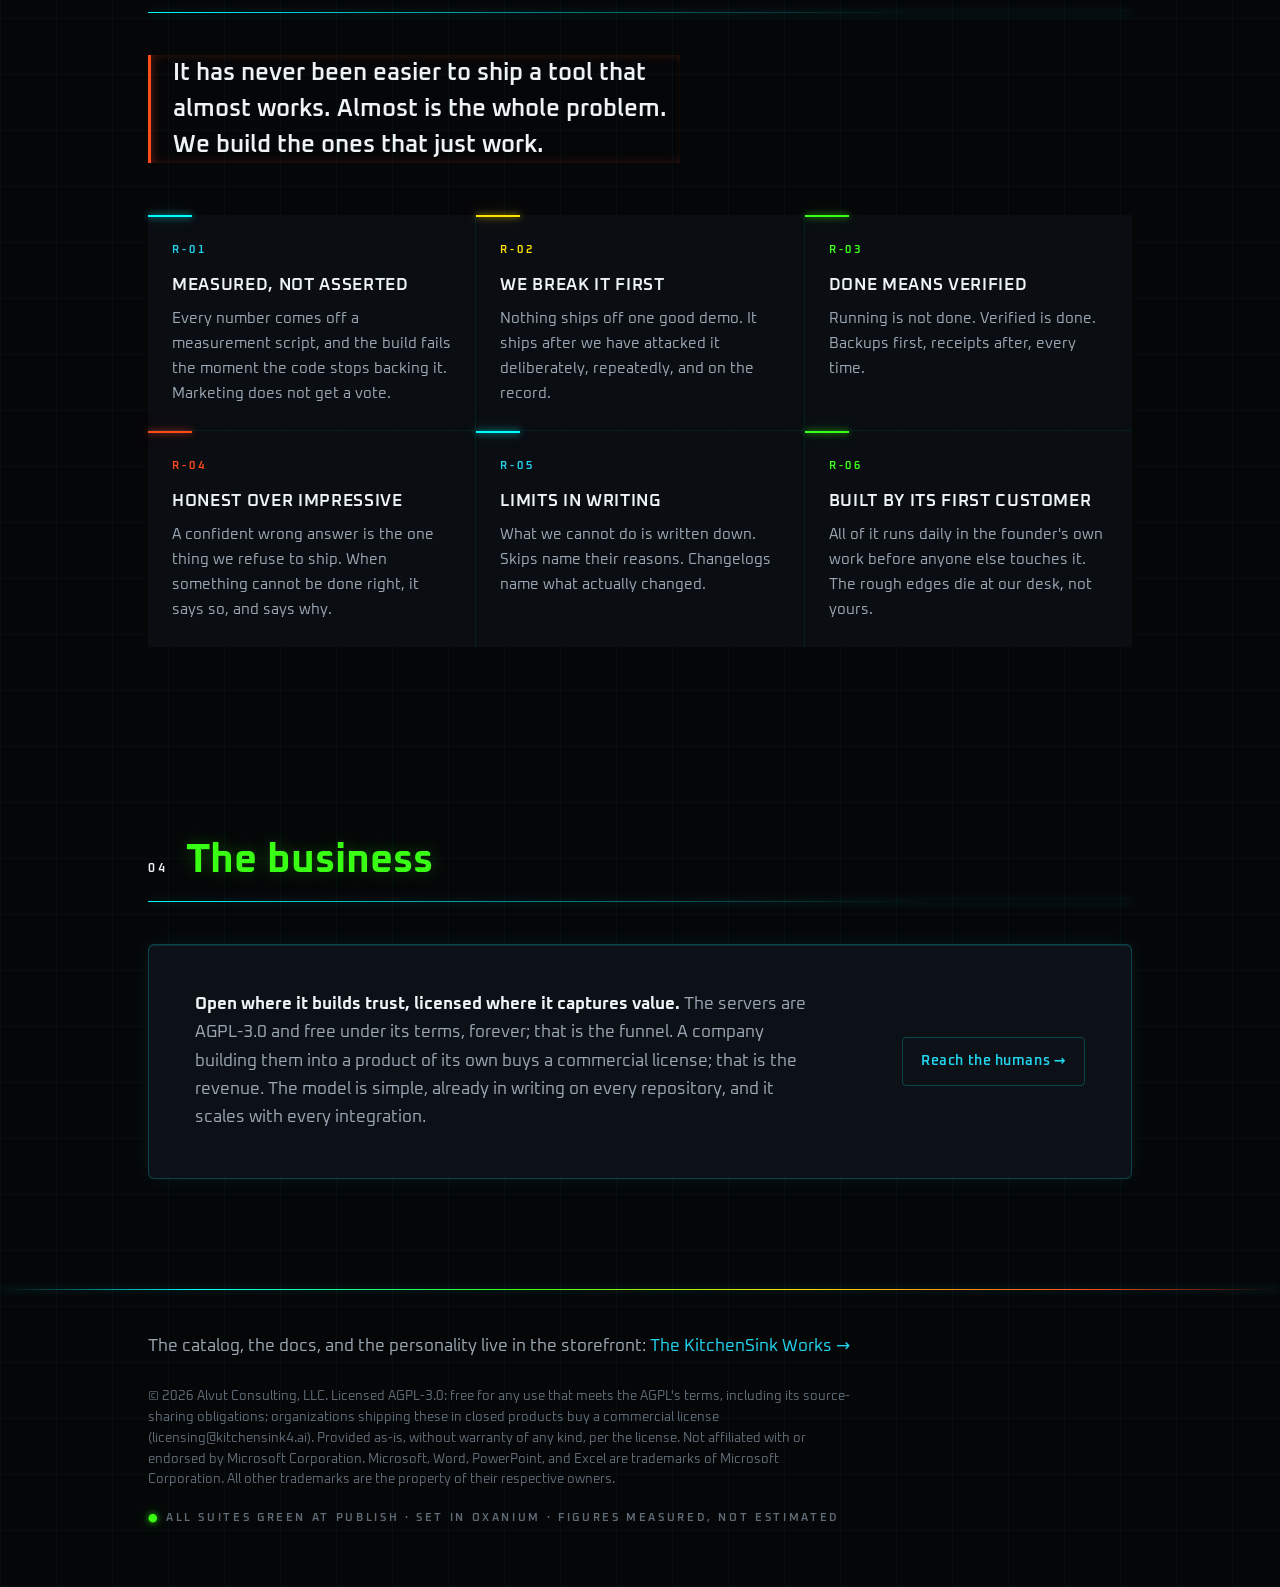
==== commit e773c157: "Web card to 1.0.1: 20/53 tools, 2,066 tests, all locale number forms Co-Authored-By: Claude Fable 5 " ====
--- a/index.html
+++ b/index.html
@@ -415,12 +415,12 @@
       <article class="product g"><a class="stretch" href="https://kitchensink4.ai/KitchenSink4Web/" aria-label="KitchenSink4Web"></a>
         <span class="aisle-letter" aria-hidden="true">WEB</span>
         <div>
-          <h3>KitchenSink<span class="four">4</span>Web<span class="ver">v1.0.0</span></h3>
+          <h3>KitchenSink<span class="four">4</span>Web<span class="ver">v1.0.1</span></h3>
           <p>The web, read whole and priced honestly. An agent sees the entire page
           for a fraction of the cost, accounts for what it skipped, and acts only
           after a human allows it. Fast, complete, and built to ask before it
           acts.</p>
-          <p class="figures"><b>2,065</b> tests · <b>7×</b> cheaper reads · <b>0</b> acting tools until allowed</p>
+          <p class="figures"><b>2,066</b> tests · <b>7×</b> cheaper reads · <b>0</b> acting tools until allowed</p>
           <div class="p-links">
             <a href="https://pypi.org/project/kitchensink4web/">PyPI</a>
             <a href="https://github.com/KitchenSink4AI/KitchenSink4Web">GitHub</a>
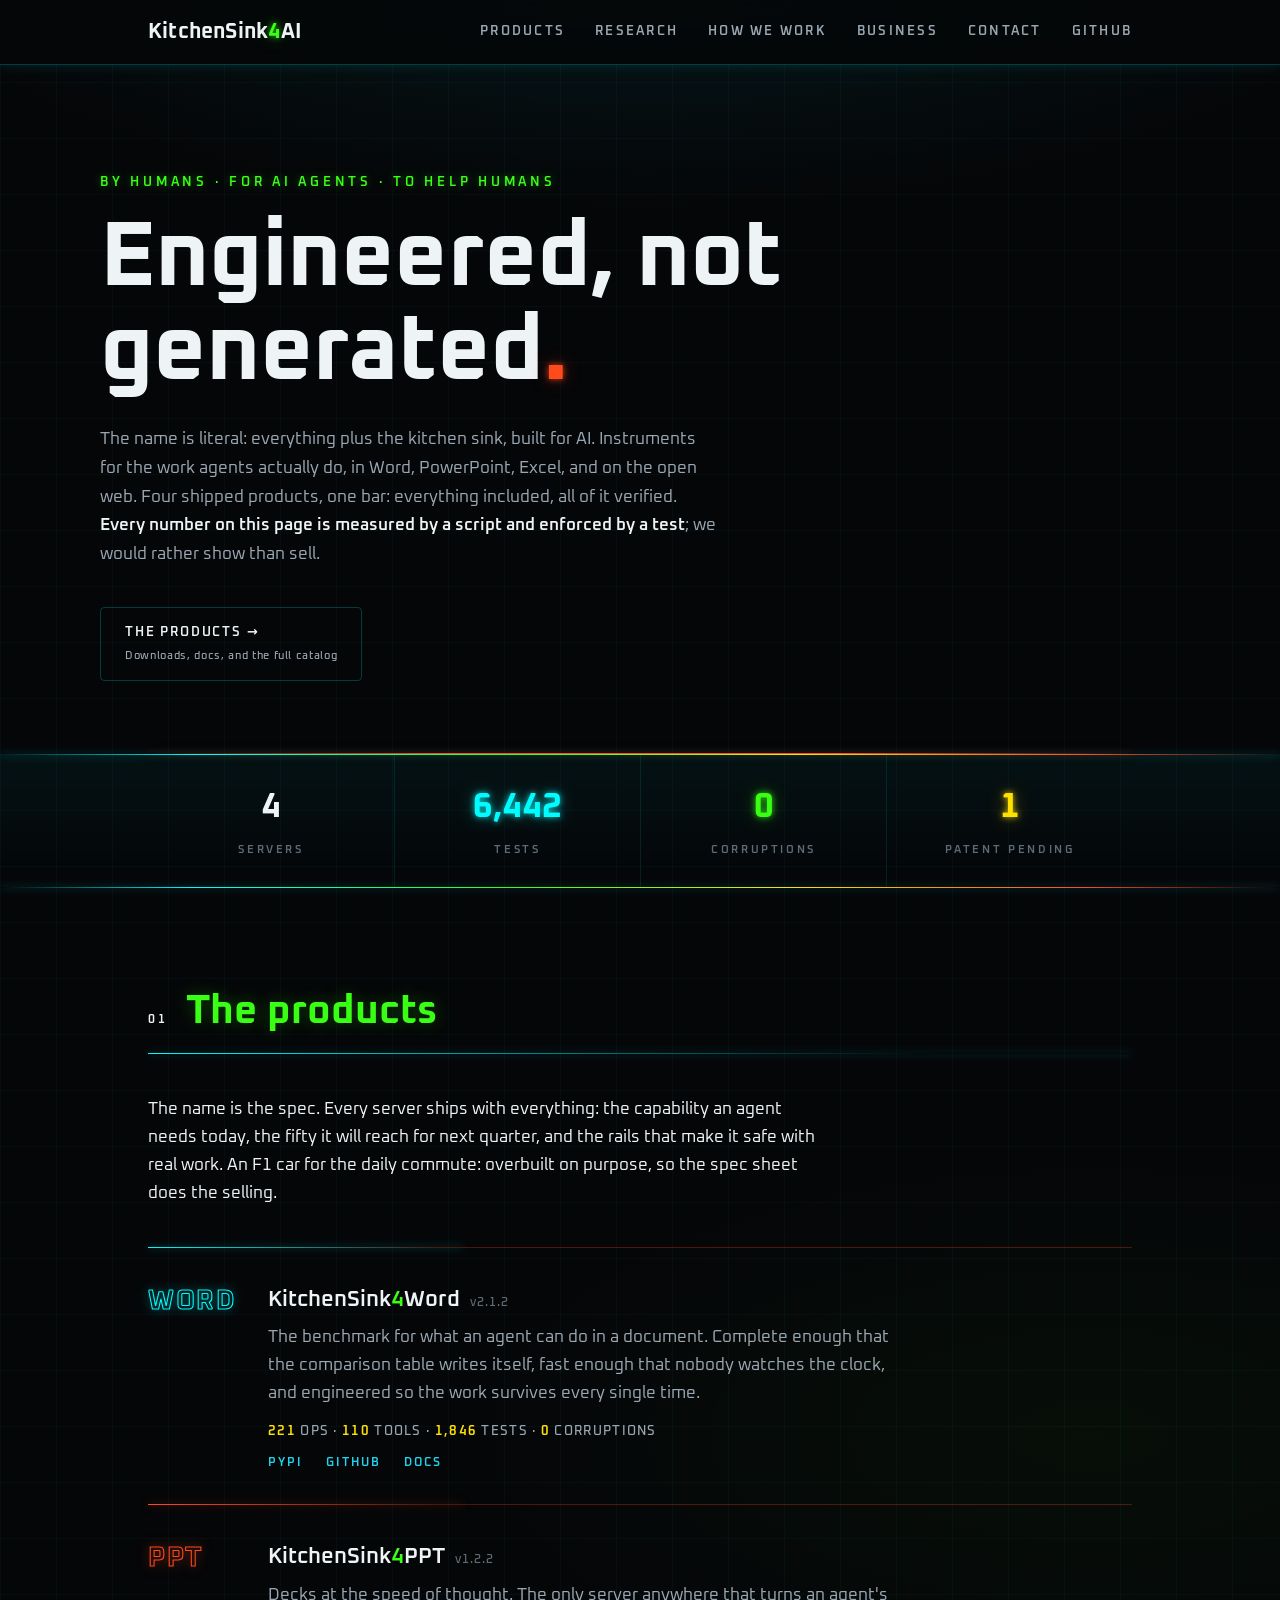
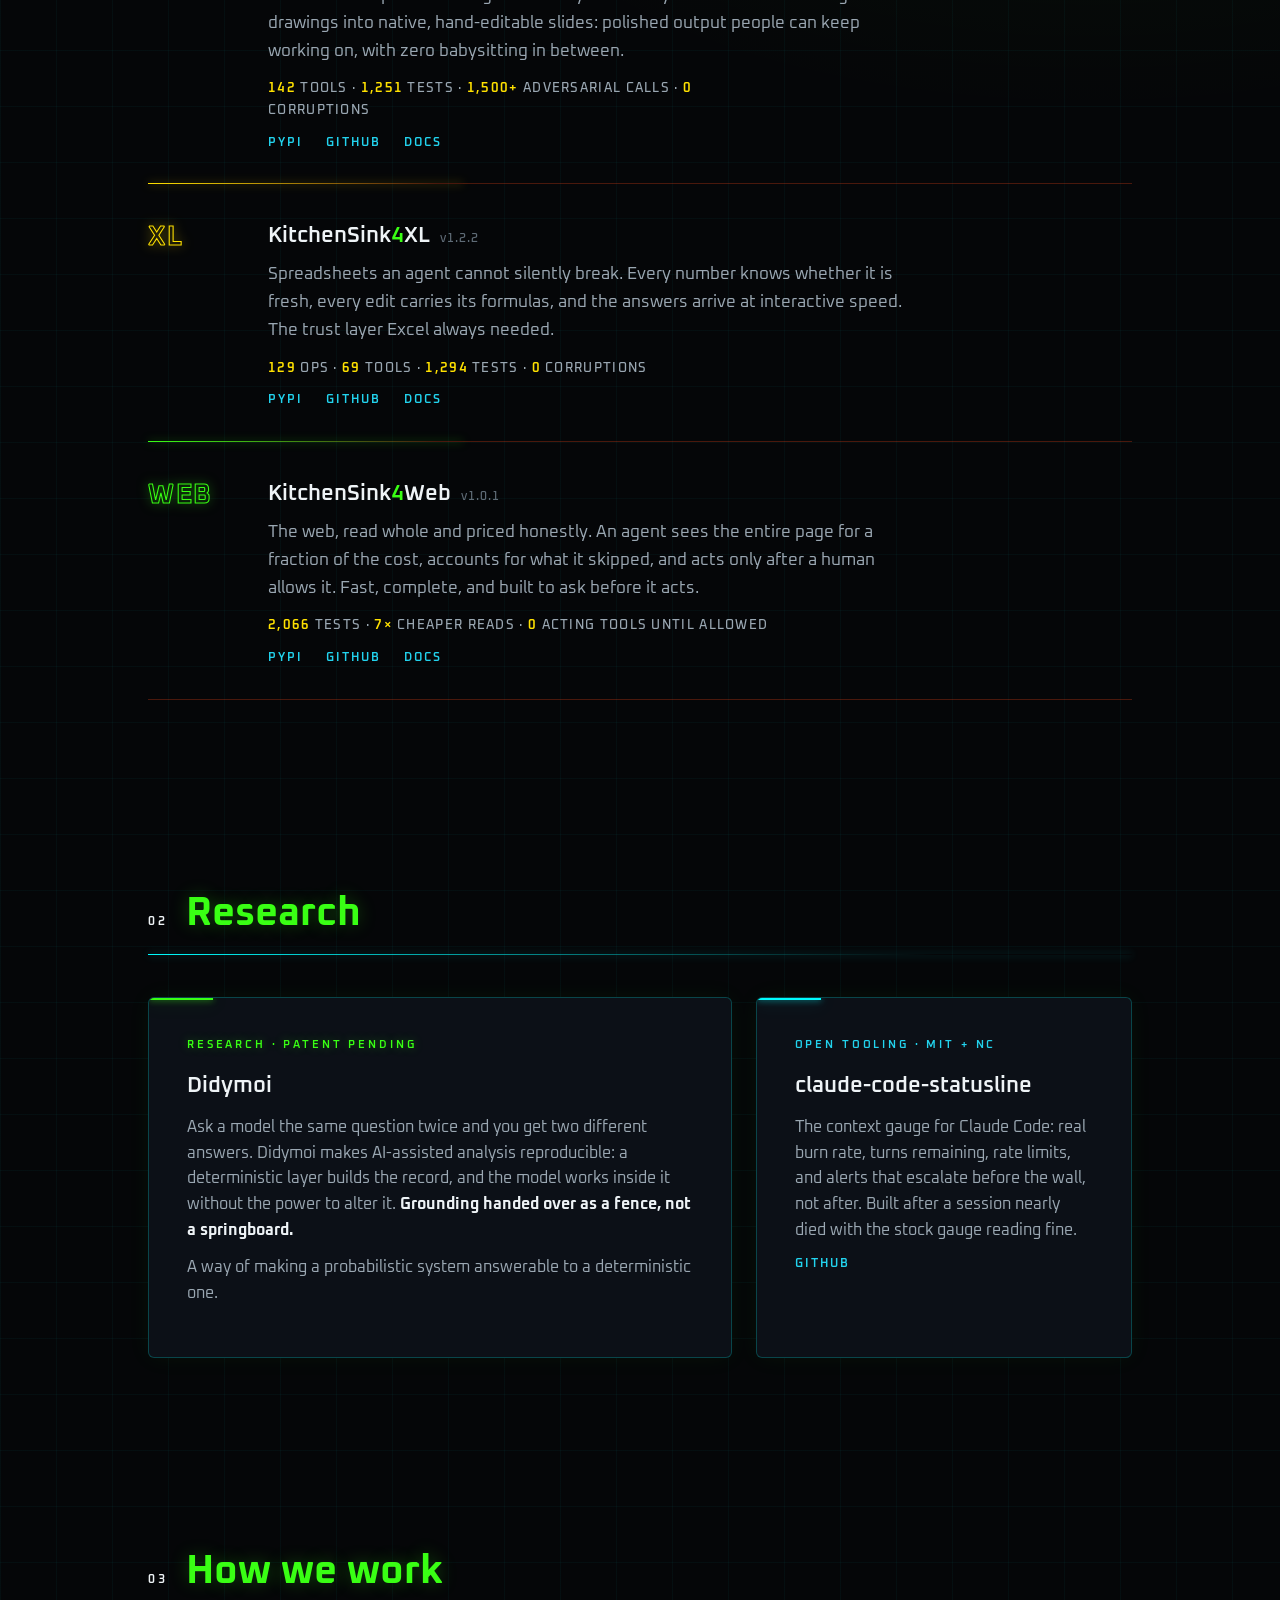
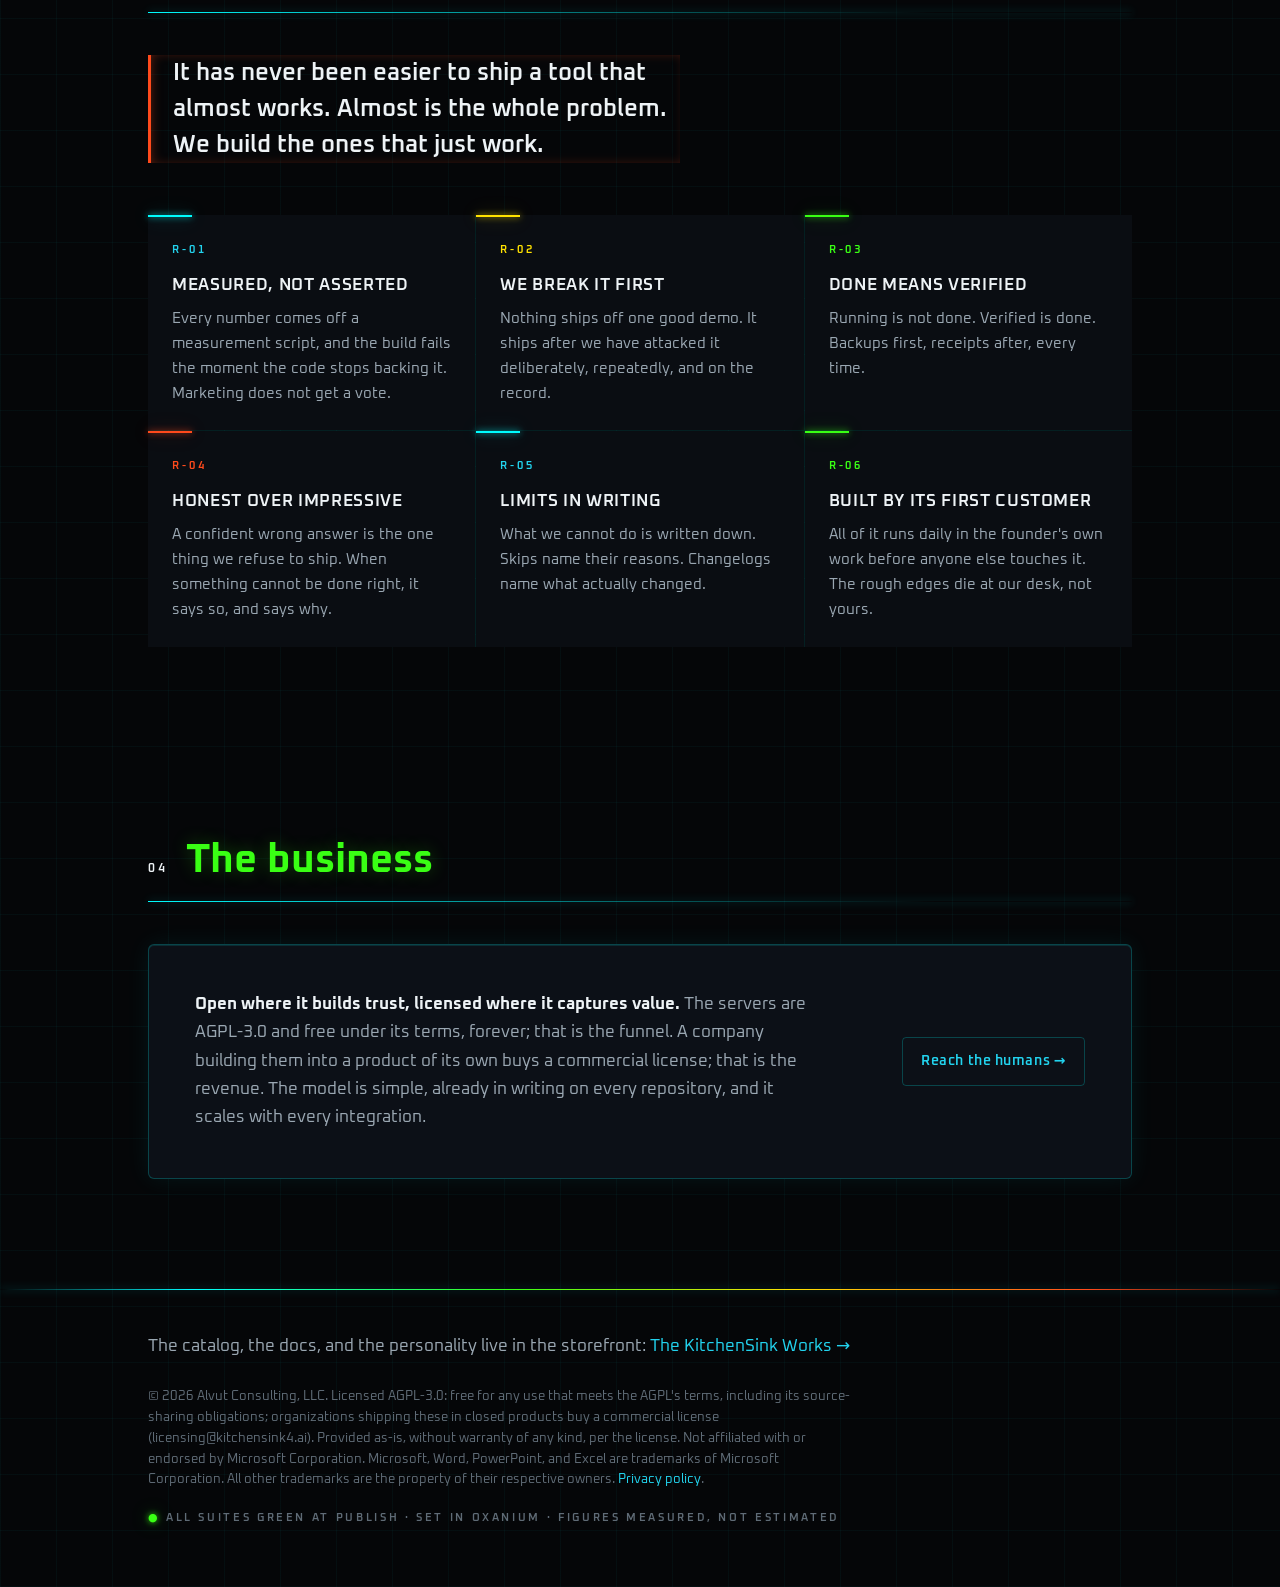
==== commit 62801dd2: "The privacy page, and footer links to it Plain-language and factually verified against the actual st" ====
--- a/index.html
+++ b/index.html
@@ -533,7 +533,7 @@
     (licensing@kitchensink4.ai). Provided as-is, without warranty
     of any kind, per the license. Not affiliated with or endorsed by Microsoft
     Corporation. Microsoft, Word, PowerPoint, and Excel are trademarks of Microsoft
-    Corporation. All other trademarks are the property of their respective owners.</p>
+    Corporation. All other trademarks are the property of their respective owners. <a href="/privacy/">Privacy policy</a>.</p>
     <p class="colophon"><span class="led">●</span> ALL SUITES GREEN AT PUBLISH · SET IN OXANIUM · FIGURES MEASURED, NOT ESTIMATED</p>
   </div>
 </footer>
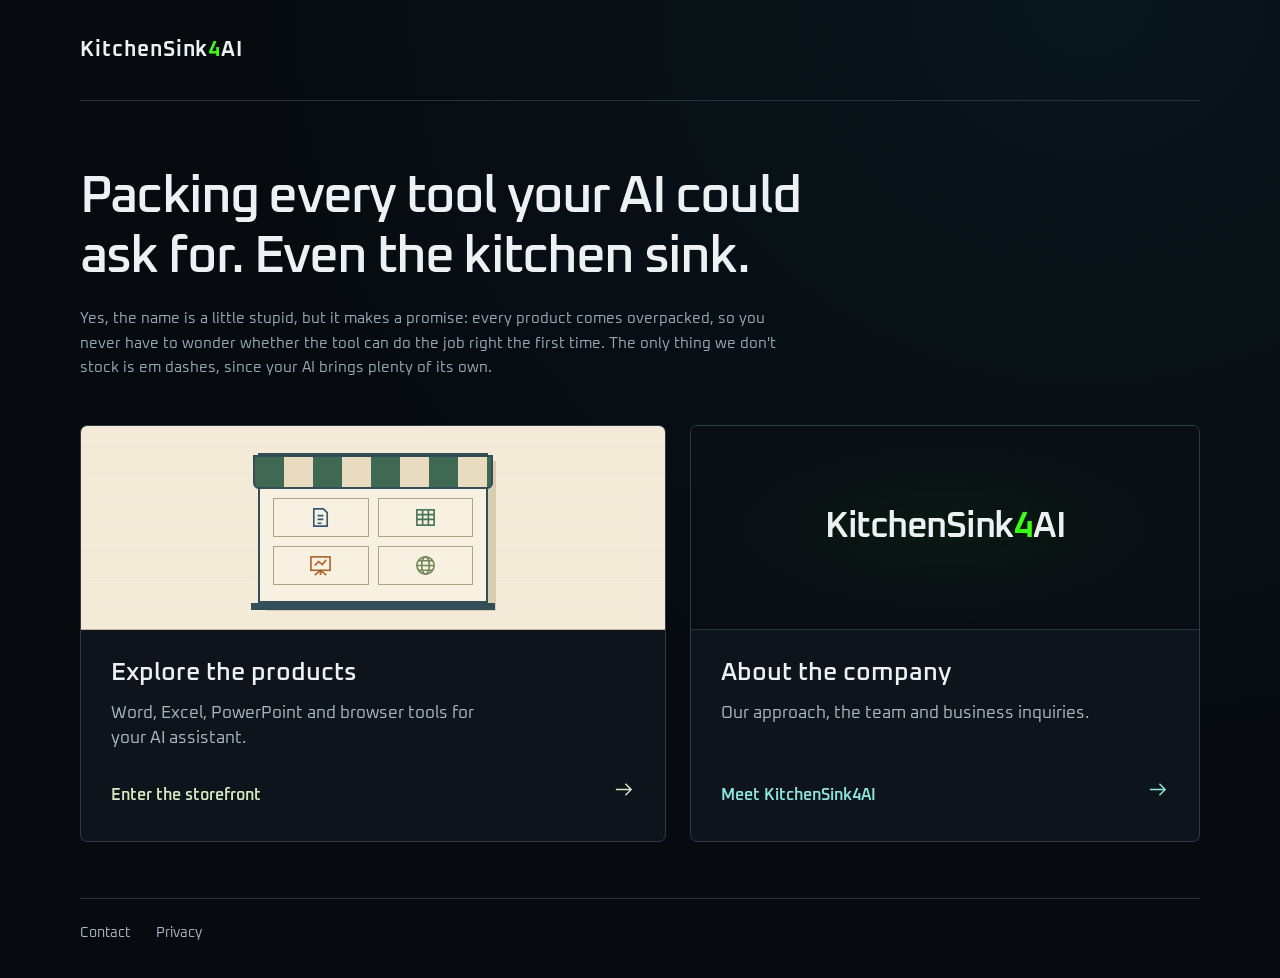
==== commit 28d6eff9: "Launch product and company entrance; move corporate homepage to /corporate/" ====
--- a/index.html
+++ b/index.html
@@ -1,542 +1,18 @@
-<!DOCTYPE html>
-<html lang="en">
-<head>
-<meta charset="utf-8">
-<meta name="viewport" content="width=device-width, initial-scale=1">
-<title>KitchenSink4AI · Everything plus the kitchen sink, built for AI</title>
-<meta name="description" content="KitchenSink4AI: everything plus the kitchen sink, built for AI. MCP servers for Word, PowerPoint, Excel, and the open web, patent-pending research in reproducible AI, and open tooling.">
-<link rel="canonical" href="https://kitchensink4.ai/">
-<meta property="og:type" content="website">
-<meta property="og:url" content="https://kitchensink4.ai/">
-<meta property="og:title" content="KitchenSink4AI · Engineered, not generated.">
-<meta property="og:description" content="MCP servers for Word, PowerPoint, Excel, and the open web, patent-pending research in reproducible AI, and open tooling. Every figure measured by a script and enforced by a test.">
-<meta name="twitter:card" content="summary">
-<link rel="icon" href="data:image/svg+xml,%3Csvg xmlns='http://www.w3.org/2000/svg' viewBox='0 0 64 64'%3E%3Crect width='64' height='64' rx='12' fill='%230b0f14'/%3E%3Ctext x='32' y='44' font-family='Arial,sans-serif' font-size='30' font-weight='800' text-anchor='middle' fill='%2339FF14'%3EK4%3C/text%3E%3C/svg%3E">
+<!doctype html>
+<html lang="en"><head><meta charset="utf-8"><meta name="viewport" content="width=device-width, initial-scale=1"><title>KitchenSink4AI</title><meta name="description" content="Packing every tool your AI could ask for. Even the kitchen sink."><link rel="canonical" href="https://kitchensink4.ai/"><meta property="og:type" content="website"><meta property="og:url" content="https://kitchensink4.ai/"><meta property="og:title" content="KitchenSink4AI"><meta property="og:description" content="Packing every tool your AI could ask for. Even the kitchen sink.">
 <style>
-/* ============ KitchenSink4 · the dark register, lasers on ============
-   D21: NEON governs the mark and dark developer surfaces. This is the
-   dark developer surface. Laser cyan and acid green carry the light;
-   ember appears where something refuses. One face: Oxanium carries the entire page. */
-
-@font-face { font-family:'Oxanium'; src:url('/fonts/oxanium-var.woff2') format('woff2');
-  font-weight:200 800; font-display:swap; }
-
-:root{
-  --ground:#050608;
-  --panel:#0a0d12;
-  --panel-2:#0c1017;
-  --hairline:rgba(0,252,254,.10);
-  --hairline-2:rgba(0,252,254,.22);
-  --ink:#eef3f6;
-  --ink-soft:#9aa7b2;
-  --ink-dim:#5f6b76;
-  --cyan:#22D3EE;          /* readable accent: links, small text */
-  --laser:#00FCFE;         /* hot cyan: lines and light only */
-  --green:#39FF14;
-  --ember:#FF4A1C;
-  --volt:#FFE100;
-  --glow-c:0 0 6px rgba(0,252,254,.8), 0 0 18px rgba(0,252,254,.35);
-  --glow-g:0 0 6px rgba(57,255,20,.8), 0 0 18px rgba(57,255,20,.35);
-  --glow-e:0 0 6px rgba(255,74,28,.8), 0 0 18px rgba(255,74,28,.35);
-  --glow-v:0 0 6px rgba(255,225,0,.8), 0 0 18px rgba(255,225,0,.35);
-  --ox:'Oxanium','Segoe UI',system-ui,sans-serif;
-}
-*{margin:0;padding:0;box-sizing:border-box}
-html{scroll-behavior:smooth}
-body{
-  background:
-    radial-gradient(1200px 500px at 50% -140px, rgba(0,252,254,.10), transparent 70%),
-    radial-gradient(900px 400px at 85% 30%, rgba(57,255,20,.035), transparent 70%),
-    repeating-linear-gradient(0deg, rgba(0,252,254,.035) 0 1px, transparent 1px 56px),
-    repeating-linear-gradient(90deg, rgba(0,252,254,.035) 0 1px, transparent 1px 56px),
-    var(--ground);
-  color:var(--ink);
-  font-family:var(--ox);
-  font-weight:400;
-  font-size:17px; line-height:1.66;
-  -webkit-font-smoothing:antialiased;
-}
-::selection{background:rgba(57,255,20,.3)}
-a{color:var(--cyan); text-decoration:none}
-a:hover{color:var(--laser); text-decoration:underline; text-underline-offset:4px}
-a:focus-visible{outline:2px solid var(--laser); outline-offset:3px; border-radius:2px}
-.wrap{max-width:1080px; margin:0 auto; padding:0 clamp(20px,4vw,48px)}
-.kicker{
-  font-weight:600; font-size:12.5px;
-  letter-spacing:.3em; text-transform:uppercase; color:var(--green);
-  text-shadow:0 0 10px rgba(57,255,20,.4);
-}
-
-/* the brand face: display, labels, and numbers stay Oxanium */
-.kicker, .wordmark, nav.top a, .hero h1, .btn-shop,
-.stat .n, .stat .l, .sec-head h2, .sec-head .no,
-.aisle-letter, .product h3, .figures, .p-links a,
-.receipt .rn, .receipt h4, .r-tag, .r-card h3,
-.colophon{ font-family:var(--ox); }
-
-/* laser rules */
-.laser-h{
-  height:1px; border:none;
-  background:linear-gradient(90deg, transparent, var(--laser) 15%, var(--green) 40%, var(--volt) 62%, var(--ember) 85%, transparent);
-  box-shadow:0 0 8px rgba(0,252,254,.55), 0 0 22px rgba(0,252,254,.2);
-}
-
-/* ---------- masthead ---------- */
-header.mast{
-  border-bottom:1px solid var(--hairline-2);
-  box-shadow:0 1px 12px rgba(0,252,254,.12);
-  background:rgba(5,6,8,.85); backdrop-filter:blur(8px);
-  position:sticky; top:0; z-index:10;
-}
-.mast-in{display:flex; align-items:center; justify-content:space-between; height:64px}
-.wordmark{
-  font-weight:700; font-size:21px; letter-spacing:.01em;
-  color:var(--ink); text-decoration:none !important;
-}
-.wordmark .four{color:var(--green); text-shadow:var(--glow-g)}
-nav.top{display:flex; gap:clamp(14px,2.5vw,30px)}
-nav.top a{
-  font-weight:600; font-size:12.5px; letter-spacing:.18em;
-  text-transform:uppercase; color:var(--ink-soft);
-}
-nav.top a:hover{color:var(--laser); text-decoration:none; text-shadow:var(--glow-c)}
-/* the secondary links drop before the bar runs out of room: at 640 the six
-   items wrap into the wordmark, so they leave at 860 instead */
-@media (max-width:860px){ nav.top a.hide-sm{display:none} }
-/* six nav items minus the three that hide still outruns a phone masthead, so
-   the bar scales down rather than pushing the page sideways */
-@media (max-width:560px){
-  .wordmark{font-size:18px}
-  nav.top{gap:clamp(10px,3vw,14px)}
-  nav.top a{font-size:11px; letter-spacing:.1em}
-}
-@media (max-width:380px){
-  .wrap{padding:0 14px}
-  nav.top{gap:8px}
-  nav.top a{font-size:10.5px; letter-spacing:.05em}
-}
-
-/* ---------- hero ---------- */
-.hero{padding:clamp(72px,12vh,140px) 0 clamp(50px,8vh,92px); position:relative}
-.hero h1{
-  font-weight:700;
-  font-size:clamp(44px,7.6vw,92px); line-height:1.02; letter-spacing:-.01em;
-  margin:18px 0 26px; max-width:14ch;
-}
-.hero h1 .dot{color:var(--ember); text-shadow:var(--glow-e)}
-.hero .sub{max-width:62ch; color:var(--ink-soft); font-weight:400; font-size:clamp(16px,1.35vw,19px)}
-.hero .sub b{color:var(--ink); font-weight:600}
-.cta-row{display:flex; flex-wrap:wrap; gap:16px; align-items:center; margin-top:38px}
-.btn-shop{
-  font-weight:600; font-size:13px; letter-spacing:.14em; text-transform:uppercase;
-  color:var(--ink); border:1px solid var(--hairline-2); border-radius:4px;
-  padding:13px 20px; transition:border-color .18s, color .18s, box-shadow .18s;
-}
-.btn-shop:hover{border-color:var(--laser); color:var(--laser); text-decoration:none; box-shadow:var(--glow-c), inset 0 0 14px rgba(0,252,254,.1)}
-.btn-cat{display:inline-flex; flex-direction:column; align-items:flex-start; gap:4px; text-align:left; padding:14px 24px}
-.btn-cat .bs{font-family:var(--ox); font-weight:500; font-size:11px; letter-spacing:.06em; text-transform:none; color:var(--ink-soft)}
-.btn-cat:hover .bs{color:var(--cyan)}
-
-/* family strip */
-.strip{position:relative; background:linear-gradient(180deg, rgba(0,252,254,.05), transparent)}
-.strip:before,.strip:after{
-  content:""; display:block; height:1px;
-  background:linear-gradient(90deg, transparent, var(--laser) 15%, var(--green) 40%, var(--volt) 62%, var(--ember) 85%, transparent);
-  box-shadow:0 0 8px rgba(0,252,254,.55);
-}
-.strip-in{display:grid; grid-template-columns:repeat(4,1fr)}
-.stat{padding:24px 8px; text-align:center; border-left:1px solid var(--hairline)}
-.stat:first-child{border-left:none}
-.stat .n{
-  font-weight:700; font-size:clamp(22px,3vw,34px);
-  font-variant-numeric:tabular-nums; display:block; color:var(--ink);
-}
-.stat .l{font-weight:600; font-size:11px; letter-spacing:.24em; text-transform:uppercase; color:var(--ink-dim)}
-.stat .hot{color:var(--laser); text-shadow:var(--glow-c)}
-.stat .ok{color:var(--green); text-shadow:var(--glow-g)}
-@media (max-width:640px){ .strip-in{grid-template-columns:repeat(2,1fr)} .stat:nth-child(3){border-left:none} }
-
-/* ---------- sections ---------- */
-section{padding:clamp(64px,10vh,110px) 0}
-.sec-head{display:flex; align-items:baseline; gap:18px; margin-bottom:8px}
-.sec-head h2{font-weight:700; font-size:clamp(26px,3.4vw,40px); color:var(--green); text-shadow:0 0 18px rgba(57,255,20,.28)}
-.sec-head .no{
-  font-weight:600; font-size:12px; letter-spacing:.26em; color:var(--ink);
-}
-.sec-rule{
-  height:1px; border:none; margin:0 0 42px;
-  background:linear-gradient(90deg, var(--laser), transparent 80%);
-  box-shadow:0 0 8px rgba(0,252,254,.45);
-}
-
-/* products */
-.product{
-  display:grid; grid-template-columns:96px 1fr; gap:0 24px;
-  border-top:1px solid rgba(255,74,28,.28);
-  padding:34px 0 30px; position:relative;
-  transition:background .18s;
-}
-.product:last-of-type{border-bottom:1px solid rgba(255,74,28,.28)}
-.product{--sign:var(--laser); --signglow:rgba(0,252,254,.6)}
-.product.p{--sign:var(--ember); --signglow:rgba(255,74,28,.6)}
-.product.x{--sign:var(--volt); --signglow:rgba(255,225,0,.6)}
-.product.g{--sign:var(--green); --signglow:rgba(57,255,20,.6)}
-.product:before{
-  content:""; position:absolute; left:0; top:-1px; height:1px; width:32%;
-  background:linear-gradient(90deg, var(--sign), transparent 92%);
-  box-shadow:0 0 8px var(--signglow);
-}
-.aisle-letter{
-  font-weight:700; font-size:27px; line-height:1; letter-spacing:.06em;
-  padding-top:6px;
-  color:transparent; -webkit-text-stroke:1.1px var(--sign);
-  filter:drop-shadow(0 0 6px var(--signglow));
-  user-select:none;
-}
-.product h3{font-weight:600; font-size:22px; margin-bottom:6px}
-.product h3 .four{color:var(--green)}
-.product h3 .ver{
-  font-weight:500; font-size:12px;
-  color:var(--ink-dim); margin-left:10px; letter-spacing:.08em;
-}
-.product p{color:var(--ink-soft); max-width:64ch; margin-bottom:12px}
-.figures{
-  font-weight:500; font-size:13px; letter-spacing:.1em;
-  color:var(--ink-dim); font-variant-numeric:tabular-nums;
-  margin-bottom:12px; text-transform:uppercase;
-}
-.figures b{color:var(--volt); font-weight:600}
-.product .stretch, .r-card .stretch{position:absolute; inset:0; z-index:1}
-.p-links{display:flex; gap:22px; position:relative; z-index:2}
-.p-links a{font-weight:600; font-size:12px; letter-spacing:.18em; text-transform:uppercase}
-@media (max-width:640px){
-  .product{grid-template-columns:1fr}
-  .aisle-letter{font-size:22px; margin-bottom:8px; padding-top:0}
-}
-
-/* research */
-.research-grid{display:grid; grid-template-columns:1.55fr 1fr; gap:24px}
-.r-card{
-  border:1px solid var(--hairline-2); border-radius:6px; background:var(--panel-2);
-  padding:clamp(24px,3vw,38px); position:relative; overflow:hidden;
-  box-shadow:0 0 24px rgba(57,255,20,.05);
-}
-.r-card:before{
-  content:""; position:absolute; top:0; left:0; height:2px; width:64px;
-  background:var(--green); box-shadow:var(--glow-g);
-}
-.r-card.tool:before{background:var(--laser); box-shadow:var(--glow-c)}
-.r-tag{
-  font-weight:600; font-size:11px; letter-spacing:.26em; text-transform:uppercase;
-  color:var(--green); text-shadow:0 0 10px rgba(57,255,20,.35);
-  display:block; margin-bottom:14px;
-}
-.r-card.tool .r-tag{color:var(--cyan); text-shadow:none}
-.r-card h3{font-weight:600; font-size:22px; margin-bottom:10px}
-.r-card p{color:var(--ink-soft); font-size:15.5px; margin-bottom:12px}
-.r-card p b{color:var(--ink)}
-.r-card .figures{margin-bottom:0}
-@media (max-width:860px){ .research-grid{grid-template-columns:1fr} }
-
-/* engineering */
-.manifesto{
-  font-size:clamp(19px,2vw,24px); line-height:1.5;
-  max-width:38ch; color:var(--ink); font-weight:600;
-  border-left:3px solid var(--ember);
-  box-shadow:inset 3px 0 14px -6px rgba(255,74,28,.55);
-  padding-left:22px;
-  margin-bottom:52px;
-}
-.receipts{display:grid; grid-template-columns:repeat(auto-fit,minmax(300px,1fr)); gap:1px; background:var(--hairline)}
-.receipt{background:var(--panel); padding:26px 24px 24px; position:relative}
-.receipt:before{
-  content:""; position:absolute; top:0; left:0; right:auto; height:2px; width:44px;
-  background:var(--laser); box-shadow:var(--glow-c);
-}
-.receipt.refusal:before{background:var(--ember); box-shadow:var(--glow-e)}
-.receipt.maker:before{background:var(--green); box-shadow:var(--glow-g)}
-.receipt.volt:before{background:var(--volt); box-shadow:var(--glow-v)}
-.receipt.volt .rn{color:var(--volt)}
-.receipt.gg:before{background:var(--green); box-shadow:var(--glow-g)}
-.receipt.gg .rn{color:var(--green)}
-.receipt .rn{
-  font-weight:600; font-size:11px; letter-spacing:.26em; color:var(--cyan);
-  display:block; margin-bottom:12px;
-}
-.receipt.refusal .rn{color:var(--ember)}
-.receipt.maker .rn{color:var(--green)}
-.receipt h4{
-  font-weight:600; font-size:16.5px; letter-spacing:.04em;
-  text-transform:uppercase; margin-bottom:8px;
-}
-.receipt p{font-size:15px; font-weight:400; color:var(--ink-soft)}
-
-/* licensing */
-.license-band{
-  border:1px solid var(--hairline-2); border-radius:6px;
-  background:var(--panel-2); padding:clamp(28px,4vw,46px);
-  display:grid; grid-template-columns:1fr auto; gap:24px; align-items:center;
-  box-shadow:0 0 24px rgba(0,252,254,.07), inset 0 1px 0 rgba(0,252,254,.12);
-}
-.license-band p{color:var(--ink-soft); max-width:62ch}
-.license-band p b{color:var(--ink)}
-.license-mail{
-  font-family:var(--ox); font-weight:600; font-size:14px; letter-spacing:.04em; white-space:nowrap;
-  border:1px solid var(--hairline-2); border-radius:4px; padding:12px 18px;
-}
-.license-mail:hover{border-color:var(--volt); color:var(--volt); text-decoration:none; box-shadow:var(--glow-v)}
-@media (max-width:760px){ .license-band{grid-template-columns:1fr} }
-
-/* footer */
-footer{padding:44px 0 60px; margin-top:20px; position:relative}
-footer:before{
-  content:""; display:block; position:absolute; top:0; left:0; right:0; height:1px;
-  background:linear-gradient(90deg, transparent, var(--laser) 15%, var(--green) 40%, var(--volt) 62%, var(--ember) 85%, transparent);
-  box-shadow:0 0 8px rgba(0,252,254,.45);
-}
-.foot-shop{color:var(--ink-soft); margin-bottom:26px}
-.f-legal{font-size:12.5px; font-weight:400; color:var(--ink-dim); max-width:88ch; margin-bottom:18px}
-.colophon{
-  font-weight:600; font-size:11px; letter-spacing:.24em;
-  text-transform:uppercase; color:var(--ink-dim);
-}
-.colophon .led{color:var(--green); text-shadow:var(--glow-g)}
-
-/* reveal */
-.rev{opacity:0; transform:translateY(14px); animation:rise .7s cubic-bezier(.2,.7,.2,1) forwards}
-.d1{animation-delay:.05s}.d2{animation-delay:.15s}.d3{animation-delay:.25s}.d4{animation-delay:.38s}
-@keyframes rise{to{opacity:1; transform:none}}
-@media (prefers-reduced-motion: reduce){
-  .rev{opacity:1; transform:none; animation:none}
-  html{scroll-behavior:auto}
-}
-</style>
-</head>
-<body>
-
-<header class="mast">
-  <div class="wrap mast-in">
-    <a class="wordmark" href="/">KitchenSink<span class="four">4</span>AI</a>
-    <nav class="top" aria-label="Site">
-      <a href="/products/">Products</a>
-      <a href="#research" class="hide-sm">Research</a>
-      <a href="#engineering" class="hide-sm">How we work</a>
-      <a href="#licensing" class="hide-sm">Business</a>
-      <a href="/contact/">Contact</a>
-      <a href="https://github.com/KitchenSink4AI">GitHub</a>
-    </nav>
-  </div>
-</header>
-
-<main>
-  <div class="wrap hero">
-    <p class="kicker rev d1">By humans · For AI agents · To help humans</p>
-    <h1 class="rev d2">Engineered, not generated<span class="dot">.</span></h1>
-    <p class="sub rev d3">The name is literal: everything plus the kitchen sink,
-    built for AI. Instruments for the work agents actually do, in Word, PowerPoint,
-    Excel, and on the open web. Four shipped products, one bar: everything included,
-    all of it verified. <b>Every number on this page is measured by a script and
-    enforced by a test</b>; we would rather show than sell.</p>
-    <div class="cta-row rev d4">
-      <a class="btn-shop btn-cat" href="/products/"><span>The products →</span>
-      <span class="bs">Downloads, docs, and the full catalog</span></a>
-    </div>
-  </div>
-
-  <div class="wrap"><hr class="laser-h" style="background:linear-gradient(90deg, transparent, var(--ember) 30%, var(--ember) 70%, transparent); box-shadow:0 0 8px rgba(255,74,28,.5), 0 0 20px rgba(255,74,28,.2)"></div>
-
-  <div class="strip" role="group" aria-label="Family figures">
-    <div class="wrap strip-in">
-      <div class="stat"><span class="n">4</span><span class="l">Servers</span></div>
-      <div class="stat"><span class="n hot">6,442</span><span class="l">Tests</span></div>
-      <div class="stat"><span class="n ok">0</span><span class="l">Corruptions</span></div>
-      <div class="stat"><span class="n" style="color:var(--volt); text-shadow:var(--glow-v)">1</span><span class="l">Patent pending</span></div>
-    </div>
-  </div>
-
-  <section id="products">
-    <div class="wrap">
-      <div class="sec-head"><span class="no">01</span><h2>The products</h2></div>
-      <hr class="sec-rule">
-      <p class="sub" style="max-width:68ch; margin-bottom:38px">The name is the spec.
-      Every server ships with everything: the capability an agent needs today, the
-      fifty it will reach for next quarter, and the rails that make it safe with real
-      work. An F1 car for the daily commute: overbuilt on purpose, so the spec sheet
-      does the selling.</p>
-
-      <article class="product w"><a class="stretch" href="https://kitchensink4.ai/KitchenSink4Word/" aria-label="KitchenSink4Word"></a>
-        <span class="aisle-letter" aria-hidden="true">WORD</span>
-        <div>
-          <h3>KitchenSink<span class="four">4</span>Word<span class="ver">v2.1.2</span></h3>
-          <p>The benchmark for what an agent can do in a document. Complete enough
-          that the comparison table writes itself, fast enough that nobody watches the
-          clock, and engineered so the work survives every single time.</p>
-          <p class="figures"><b>221</b> ops · <b>110</b> tools · <b>1,846</b> tests · <b>0</b> corruptions</p>
-          <div class="p-links">
-            <a href="https://pypi.org/project/kitchensink4word/">PyPI</a>
-            <a href="https://github.com/KitchenSink4AI/KitchenSink4Word">GitHub</a>
-            <a href="https://kitchensink4.ai/KitchenSink4Word/">Docs</a>
-          </div>
-        </div>
-      </article>
-
-      <article class="product p"><a class="stretch" href="https://kitchensink4.ai/KitchenSink4PPT/" aria-label="KitchenSink4PPT"></a>
-        <span class="aisle-letter" aria-hidden="true">PPT</span>
-        <div>
-          <h3>KitchenSink<span class="four">4</span>PPT<span class="ver">v1.2.2</span></h3>
-          <p>Decks at the speed of thought. The only server anywhere that turns an
-          agent's drawings into native, hand-editable slides: polished output people
-          can keep working on, with zero babysitting in between.</p>
-          <p class="figures"><b>142</b> tools · <b>1,251</b> tests · <b>1,500+</b> adversarial calls · <b>0</b> corruptions</p>
-          <div class="p-links">
-            <a href="https://pypi.org/project/kitchensink4ppt/">PyPI</a>
-            <a href="https://github.com/KitchenSink4AI/KitchenSink4PPT">GitHub</a>
-            <a href="https://kitchensink4.ai/KitchenSink4PPT/">Docs</a>
-          </div>
-        </div>
-      </article>
-
-      <article class="product x"><a class="stretch" href="https://kitchensink4.ai/KitchenSink4XL/" aria-label="KitchenSink4XL"></a>
-        <span class="aisle-letter" aria-hidden="true">XL</span>
-        <div>
-          <h3>KitchenSink<span class="four">4</span>XL<span class="ver">v1.2.2</span></h3>
-          <p>Spreadsheets an agent cannot silently break. Every number knows whether
-          it is fresh, every edit carries its formulas, and the answers arrive at
-          interactive speed. The trust layer Excel always needed.</p>
-          <p class="figures"><b>129</b> ops · <b>69</b> tools · <b>1,294</b> tests · <b>0</b> corruptions</p>
-          <div class="p-links">
-            <a href="https://pypi.org/project/kitchensink4xl/">PyPI</a>
-            <a href="https://github.com/KitchenSink4AI/KitchenSink4XL">GitHub</a>
-            <a href="https://kitchensink4.ai/KitchenSink4XL/">Docs</a>
-          </div>
-        </div>
-      </article>
-
-      <article class="product g"><a class="stretch" href="https://kitchensink4.ai/KitchenSink4Web/" aria-label="KitchenSink4Web"></a>
-        <span class="aisle-letter" aria-hidden="true">WEB</span>
-        <div>
-          <h3>KitchenSink<span class="four">4</span>Web<span class="ver">v1.0.1</span></h3>
-          <p>The web, read whole and priced honestly. An agent sees the entire page
-          for a fraction of the cost, accounts for what it skipped, and acts only
-          after a human allows it. Fast, complete, and built to ask before it
-          acts.</p>
-          <p class="figures"><b>2,066</b> tests · <b>7×</b> cheaper reads · <b>0</b> acting tools until allowed</p>
-          <div class="p-links">
-            <a href="https://pypi.org/project/kitchensink4web/">PyPI</a>
-            <a href="https://github.com/KitchenSink4AI/KitchenSink4Web">GitHub</a>
-            <a href="https://kitchensink4.ai/KitchenSink4Web/">Docs</a>
-          </div>
-        </div>
-      </article>
-    </div>
-  </section>
-
-  <section id="research">
-    <div class="wrap">
-      <div class="sec-head"><span class="no">02</span><h2>Research</h2></div>
-      <hr class="sec-rule">
-      <div class="research-grid">
-        <div class="r-card"><a class="stretch" href="/didymoi/" aria-label="Didymoi"></a>
-          <span class="r-tag">Research · Patent pending</span>
-          <h3>Didymoi</h3>
-          <p>Ask a model the same question twice and you get two different answers.
-          Didymoi makes AI-assisted analysis reproducible: a deterministic layer builds
-          the record, and the model works inside it without the power to alter it.
-          <b>Grounding handed over as a fence, not a springboard.</b></p>
-          <p>A way of making a probabilistic system answerable to a deterministic
-          one.</p>
-        </div>
-        <div class="r-card tool"><a class="stretch" href="https://github.com/KitchenSink4AI/claude-code-statusline" aria-label="claude-code-statusline on GitHub"></a>
-          <span class="r-tag">Open tooling · MIT + NC</span>
-          <h3>claude-code-statusline</h3>
-          <p>The context gauge for Claude Code: real burn rate, turns remaining, rate
-          limits, and alerts that escalate before the wall, not after. Built after a
-          session nearly died with the stock gauge reading fine.</p>
-          <div class="p-links">
-            <a href="https://github.com/KitchenSink4AI/claude-code-statusline">GitHub</a>
-          </div>
-        </div>
-      </div>
-    </div>
-  </section>
-
-  <section id="engineering">
-    <div class="wrap">
-      <div class="sec-head"><span class="no">03</span><h2>How we work</h2></div>
-      <hr class="sec-rule">
-      <p class="manifesto">It has never been easier to ship a tool that almost
-      works. Almost is the whole problem. We build the ones that just work.</p>
-      <div class="receipts">
-        <div class="receipt">
-          <span class="rn">R-01</span>
-          <h4>Measured, not asserted</h4>
-          <p>Every number comes off a measurement script, and the build fails the
-          moment the code stops backing it. Marketing does not get a vote.</p>
-        </div>
-        <div class="receipt volt">
-          <span class="rn">R-02</span>
-          <h4>We break it first</h4>
-          <p>Nothing ships off one good demo. It ships after we have attacked it
-          deliberately, repeatedly, and on the record.</p>
-        </div>
-        <div class="receipt gg">
-          <span class="rn">R-03</span>
-          <h4>Done means verified</h4>
-          <p>Running is not done. Verified is done. Backups first, receipts after,
-          every time.</p>
-        </div>
-        <div class="receipt refusal">
-          <span class="rn">R-04</span>
-          <h4>Honest over impressive</h4>
-          <p>A confident wrong answer is the one thing we refuse to ship. When
-          something cannot be done right, it says so, and says why.</p>
-        </div>
-        <div class="receipt">
-          <span class="rn">R-05</span>
-          <h4>Limits in writing</h4>
-          <p>What we cannot do is written down. Skips name their reasons. Changelogs
-          name what actually changed.</p>
-        </div>
-        <div class="receipt maker">
-          <span class="rn">R-06</span>
-          <h4>Built by its first customer</h4>
-          <p>All of it runs daily in the founder's own work before anyone else
-          touches it. The rough edges die at our desk, not yours.</p>
-        </div>
-      </div>
-    </div>
-  </section>
-
-  <section id="licensing">
-    <div class="wrap">
-      <div class="sec-head"><span class="no">04</span><h2>The business</h2></div>
-      <hr class="sec-rule">
-      <div class="license-band">
-        <p><b>Open where it builds trust, licensed where it captures value.</b> The
-        servers are AGPL-3.0 and free under its terms, forever; that is the funnel. A
-        company building them into a product of its own buys a commercial license;
-        that is the revenue. The model is simple, already in writing on every
-        repository, and it scales with every integration.</p>
-        <a class="license-mail" href="/contact/">Reach the humans &rarr;</a>
-      </div>
-    </div>
-  </section>
-</main>
-
-<footer>
-  <div class="wrap">
-    <p class="foot-shop">The catalog, the docs, and the personality live in the
-    storefront: <a href="/products/">The KitchenSink Works →</a></p>
-    <p class="f-legal">© 2026 Alvut Consulting, LLC. Licensed AGPL-3.0: free for
-    any use that meets the AGPL's terms, including its source-sharing obligations;
-    organizations shipping these in closed products buy a commercial license
-    (licensing@kitchensink4.ai). Provided as-is, without warranty
-    of any kind, per the license. Not affiliated with or endorsed by Microsoft
-    Corporation. Microsoft, Word, PowerPoint, and Excel are trademarks of Microsoft
-    Corporation. All other trademarks are the property of their respective owners. <a href="/privacy/">Privacy policy</a>.</p>
-    <p class="colophon"><span class="led">●</span> ALL SUITES GREEN AT PUBLISH · SET IN OXANIUM · FIGURES MEASURED, NOT ESTIMATED</p>
-  </div>
-</footer>
-
-</body>
-</html>
+@font-face{font-family:Oxanium;src:url('/fonts/oxanium-var.woff2') format('woff2');font-weight:200 800;font-display:swap}
+*{box-sizing:border-box}body{margin:0;background:#070b10;color:#edf1f3;font-family:Oxanium,system-ui,sans-serif;line-height:1.5;background-image:radial-gradient(ellipse at 85% 0,rgba(34,211,238,.055),transparent 55%)}
+.wrap{width:min(1120px,calc(100% - 64px));margin:auto}header{padding:34px 0;border-bottom:1px solid #25323b}.brand{color:inherit;text-decoration:none;font-family:Oxanium,system-ui,sans-serif;font-size:21px;font-weight:650;letter-spacing:.045em;display:block}
+main{padding:66px 0 56px}.intro{max-width:800px;margin-bottom:44px}h1{font-family:Oxanium,system-ui,sans-serif;font-size:clamp(34px,4.05vw,55px);font-weight:550;line-height:1.16;letter-spacing:-.035em;margin:0 0 20px;max-width:790px}.intro p{font-size:19px;color:#a7b5c0;max-width:650px;margin:0;line-height:1.65}.intro p.blurb{font-size:15px;line-height:1.65;margin-top:18px;color:#95a7b4;max-width:720px}.choices{display:grid;grid-template-columns:1.15fr 1fr;gap:24px}.card{color:inherit;text-decoration:none;display:flex;flex-direction:column;border-radius:7px;border:1px solid #2c3b46;overflow:hidden;background:#0d141c;transition:transform .2s,border-color .2s}.card:hover{transform:translateY(-4px);border-color:#50c9d9}.brand:focus-visible,.card:focus-visible,footer a:focus-visible{outline:3px solid #39ff14;outline-offset:6px}.preview{height:204px;position:relative;overflow:hidden;display:grid;place-items:center}.paper{background:#f3ebd8;background-image:repeating-linear-gradient(0deg,transparent 0 25px,#1e355009 25px 26px);border-bottom:1px solid #c3b495}.shop{width:230px;height:150px;border:2px solid #334e58;background:#f8f1e1;box-shadow:8px 8px 0 #d9cdb0;position:relative;padding-top:43px}.awning{position:absolute;top:0;left:-7px;right:-7px;height:34px;background:repeating-linear-gradient(90deg,#406953 0 29px,#e9dbc0 29px 58px);border:2px solid #334e58;border-radius:0 0 6px 6px}.shop:after{content:"";position:absolute;bottom:-9px;left:-9px;right:-9px;height:7px;background:#334e58}.windows{display:grid;grid-template-columns:1fr 1fr;gap:9px;margin:0 13px}.window{height:39px;border:1px solid #b1a283;display:flex;align-items:center;justify-content:center;color:#365677}.window:nth-child(2){color:#477458}.window:nth-child(3){color:#ab642f}.window:nth-child(4){color:#718958}.window svg{width:23px;height:23px;stroke:currentColor;stroke-width:1.7;fill:none}.dark{background:#090e14;background-image:linear-gradient(#22d3ee08 1px,transparent 1px),linear-gradient(90deg,#22d3ee08 1px,transparent 1px);background-size:26px 26px;border-bottom:1px solid #263540}.copy{padding:27px 30px 29px;flex:1;display:flex;flex-direction:column}.copy h2{font-family:Oxanium,system-ui,sans-serif;font-size:25px;line-height:1.3;font-weight:550;margin:0 0 11px}.copy p{color:#a7b5c0;font-size:17px;margin:0 0 26px;max-width:380px}.cta{display:flex;align-items:center;justify-content:space-between;gap:18px;font-size:16px;font-weight:600;margin-top:auto;color:#8ee4df}.primary .cta{color:#d4e9c0}.arrow{font-size:23px;font-weight:400}footer{border-top:1px solid #25323b;padding:24px 0 34px;display:flex;gap:26px}footer a{color:#a7b5c0;text-decoration:none;font-size:14px}footer a:hover{color:#eaf1f5;text-decoration:underline;text-underline-offset:4px}
+@media(max-width:680px){.wrap{width:calc(100% - 40px)}header{padding:25px 0}.brand{font-size:19px}main{padding:37px 0 36px}.intro{margin-bottom:29px}.intro p{font-size:17px}h1{font-size:36px;line-height:1.15;margin-bottom:17px}.choices{grid-template-columns:1fr;gap:22px}.preview{height:174px}.shop{transform:scale(.88)}.copy{padding:23px 24px 24px}.copy h2{font-size:24px}.copy p{font-size:16px;margin-bottom:21px}footer{padding:23px 0 30px}}
+@media(prefers-reduced-motion:reduce){*{transition:none!important}.card:hover{transform:none}}
+.four{color:#39ff14}.company-mark{font:600 clamp(25px,3vw,36px)/1.2 Oxanium,system-ui,sans-serif;letter-spacing:-.035em;white-space:nowrap;padding:20px;text-shadow:0 0 24px #39ff1412}.dark{background-image:radial-gradient(ellipse at center,#39ff140b,transparent 70%);background-size:auto;background-repeat:no-repeat}
+</style><script>
+// Preserve bookmarks to sections of the previous corporate homepage.
+if (["products", "research", "engineering", "licensing"].includes(location.hash.slice(1))) { location.replace("/corporate/" + location.search + location.hash); }
+</script></head><body><div class="wrap"><header><a class="brand" href="https://kitchensink4.ai/corporate/" aria-label="KitchenSink4AI corporate">KitchenSink<span class="four">4</span>AI</a></header>
+<main><div class="intro"><h1>Packing every tool your AI could ask for. Even the kitchen sink.</h1><p class="blurb">Yes, the name is a little stupid, but it makes a promise: every product comes overpacked, so you never have to wonder whether the tool can do the job right the first time. The only thing we don't stock is em dashes, since your AI brings plenty of its own.</p></div>
+<div class="choices"><a class="card primary" href="https://kitchensink4.ai/products/" aria-labelledby="products-title products-cta"><div class="preview paper" aria-hidden="true"><div class="shop"><div class="awning"></div><div class="windows"><div class="window"><svg viewBox="0 0 24 24"><path d="M5 3h10l4 4v14H5z M9 10h6 M9 14h6 M9 18h4"/></svg></div><div class="window"><svg viewBox="0 0 24 24"><rect x="3" y="4" width="18" height="16"/><path d="M3 9h18 M3 14h18 M9 4v16 M15 4v16"/></svg></div><div class="window"><svg viewBox="0 0 24 24"><rect x="2" y="3" width="20" height="14"/><path d="M12 17v5 M6 22l6-5 6 5 M6 12l4-4 4 3 4-5"/></svg></div><div class="window"><svg viewBox="0 0 24 24"><circle cx="12" cy="12" r="9"/><ellipse cx="12" cy="12" rx="4" ry="9"/><path d="M3 12h18 M5 7h14 M5 17h14"/></svg></div></div></div></div><div class="copy"><h2 id="products-title">Explore the products</h2><p>Word, Excel, PowerPoint and browser tools for your AI assistant.</p><span class="cta" id="products-cta">Enter the storefront<span class="arrow" aria-hidden="true"><svg width="23" height="23" viewBox="0 0 24 24" fill="none" stroke="currentColor" stroke-width="1.5"><path d="M4 12h16m-6-6 6 6-6 6"/></svg></span></span></div></a>
+<a class="card" href="https://kitchensink4.ai/corporate/" aria-labelledby="company-title company-cta"><div class="preview dark" aria-hidden="true"><div class="company-mark">KitchenSink<span class="four">4</span>AI</div></div><div class="copy"><h2 id="company-title">About the company</h2><p>Our approach, the team and business inquiries.</p><span class="cta" id="company-cta">Meet KitchenSink4AI<span class="arrow" aria-hidden="true"><svg width="23" height="23" viewBox="0 0 24 24" fill="none" stroke="currentColor" stroke-width="1.5"><path d="M4 12h16m-6-6 6 6-6 6"/></svg></span></span></div></a></div></main>
+<footer><a href="https://kitchensink4.ai/contact/">Contact</a><a href="https://kitchensink4.ai/privacy/">Privacy</a></footer></div></body></html>
